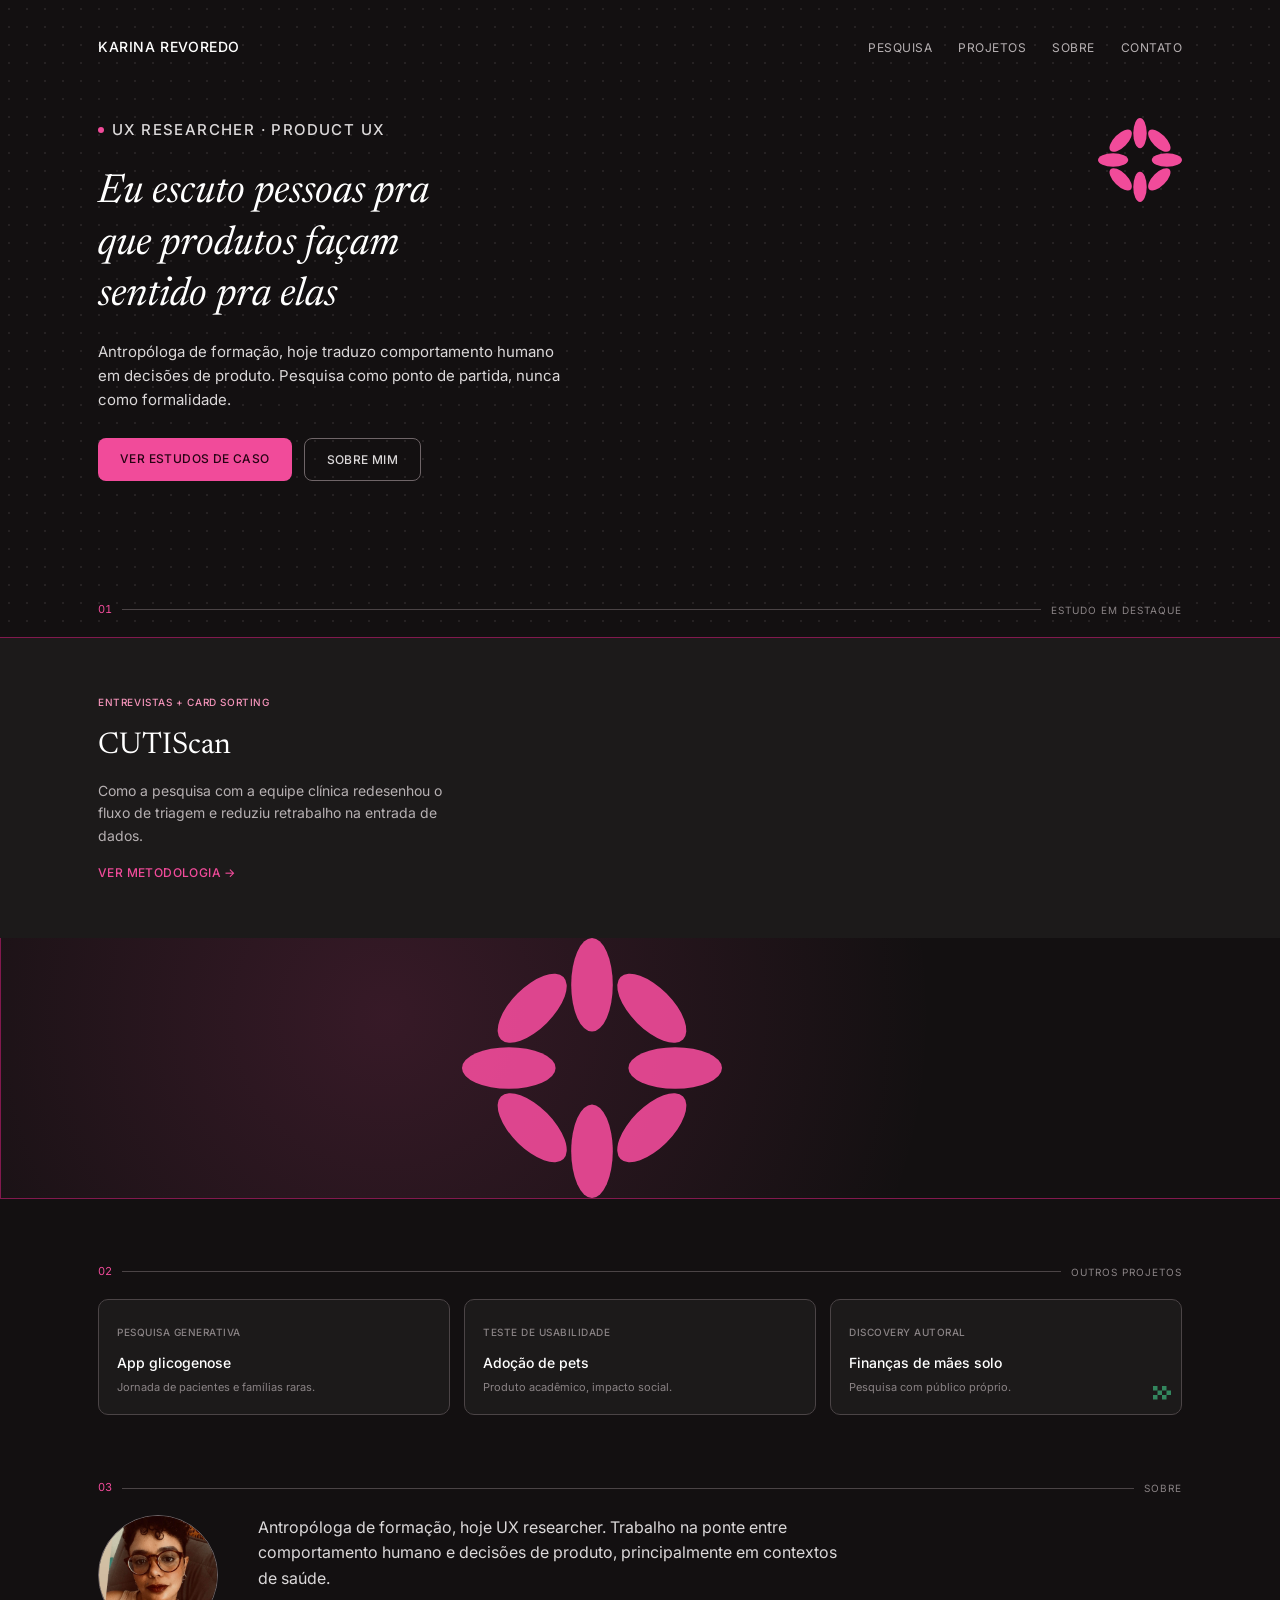
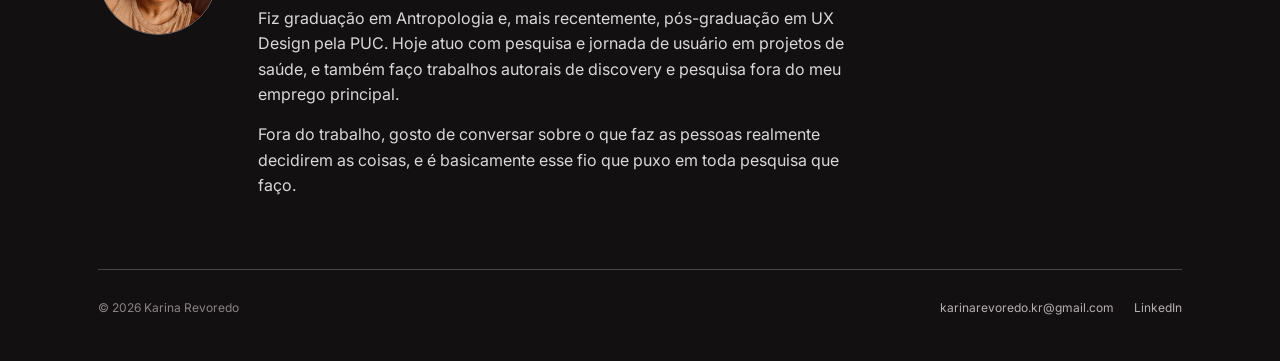
==== index.html @ 1aaa52c3 "Add files via upload" ====
<!DOCTYPE html>
<html lang="pt-BR">
<head>
<meta charset="UTF-8">
<meta name="viewport" content="width=device-width, initial-scale=1.0">
<title>Karina Revoredo — UX Researcher</title>
<link rel="preconnect" href="https://fonts.googleapis.com">
<link rel="preconnect" href="https://fonts.gstatic.com" crossorigin>
<link href="https://fonts.googleapis.com/css2?family=Newsreader:ital,wght@0,400;1,400&family=Inter:wght@400;500&display=swap" rel="stylesheet">
<style>
  :root {
    --bg: #131011;
    --surface: #1c1a1a;
    --surface-featured: #1c1a1a;
    --border: #4b4446;
    --border-strong: #6f6568;
    --border-accent: #82194e;
    --text-primary: #ffffff;
    --text-body: #dbd8d9;
    --text-secondary: #b6b0b2;
    --text-muted: #8a8385;
    --pink: #F14B9A;
    --pink-soft: #f594ba;
    --green: #4BF1A2;
    --font-sans: 'Inter', -apple-system, sans-serif;
    --font-editorial: 'Newsreader', Georgia, serif;
    --radius: 10px;
    --radius-lg: 12px;
  }

  html { scroll-behavior: smooth; }

  * { box-sizing: border-box; }

  body {
    margin: 0;
    background: var(--bg);
    color: var(--text-body);
    font-family: var(--font-sans);
    line-height: 1.6;
    overflow-x: hidden;
  }

  img, svg { max-width: 100%; }

  a { color: inherit; }

  .skip-link {
    position: absolute;
    left: -999px;
    top: 0;
    background: var(--pink);
    color: #270314;
    padding: 10px 16px;
    z-index: 100;
    border-radius: 0 0 8px 0;
  }
  .skip-link:focus { left: 0; }

  a:focus-visible,
  button:focus-visible {
    outline: 2px solid var(--green);
    outline-offset: 3px;
  }

  :root {
    --wrap-max: 760px;
    --wrap-pad: 28px;
  }

  .wrap {
    max-width: var(--wrap-max);
    margin: 0 auto;
    padding: 0 var(--wrap-pad);
    position: relative;
  }

  @media (min-width: 900px) {
    :root { --wrap-max: 980px; --wrap-pad: 40px; }
  }

  @media (min-width: 1280px) {
    :root { --wrap-max: 1180px; --wrap-pad: 48px; }
  }

  /* seção que escapa da coluna central e ocupa a largura da tela */
  .bleed {
    width: 100vw;
    position: relative;
    left: 50%;
    transform: translateX(-50%);
  }

  .bleed-grid {
    display: grid;
    grid-template-columns: 1fr;
  }

  .bleed-text {
    padding: 36px var(--wrap-pad) 32px;
  }

  .bleed-visual {
    min-height: 200px;
    padding: 0 var(--wrap-pad) 36px;
    display: flex;
    align-items: center;
    justify-content: center;
  }

  @media (min-width: 800px) {
    .bleed-grid { grid-template-columns: 1fr 1fr; align-items: stretch; }
    .bleed-text {
      padding: 56px 56px 56px calc((100vw - var(--wrap-max)) / 2 + var(--wrap-pad));
      display: flex;
      flex-direction: column;
      justify-content: center;
    }
    .bleed-visual {
      padding: 0 calc((100vw - var(--wrap-max)) / 2 + var(--wrap-pad)) 0 0;
      min-height: 0;
    }
  }

  /* textura de fundo */
  .texture {
    position: fixed;
    inset: 0;
    z-index: -1;
    opacity: 0.35;
    pointer-events: none;
    background-image: radial-gradient(var(--border) 1px, transparent 1.4px);
    background-size: 18px 18px;
  }

  header {
    display: flex;
    justify-content: space-between;
    align-items: center;
    padding: 36px 0 60px;
  }

  .logo {
    font-size: 14px;
    font-weight: 500;
    letter-spacing: 0.6px;
    text-transform: uppercase;
    color: var(--text-primary);
  }

  nav ul {
    list-style: none;
    display: flex;
    gap: 26px;
    margin: 0;
    padding: 0;
    font-size: 12px;
    letter-spacing: 0.5px;
    text-transform: uppercase;
    color: var(--text-secondary);
  }

  nav a { text-decoration: none; }
  nav a:hover { color: var(--text-primary); }

  .eyebrow {
    display: flex;
    align-items: center;
    gap: 8px;
    font-size: 11px;
    letter-spacing: 1.4px;
    text-transform: uppercase;
    color: var(--text-muted);
    font-weight: 500;
    margin-bottom: 12px;
  }
  .eyebrow .dot {
    width: 6px;
    height: 6px;
    border-radius: 50%;
    background: var(--pink);
  }

  .hero { position: relative; padding-bottom: 56px; }

  .hero-mark {
    position: absolute;
    top: 6px;
    right: 0;
  }

  h1 {
    font-family: var(--font-editorial);
    font-style: italic;
    font-weight: 400;
    font-size: clamp(28px, 5vw, 40px);
    color: var(--text-primary);
    line-height: 1.28;
    margin: 0 0 18px;
    max-width: 15ch;
  }

  .hero p {
    font-size: 15px;
    color: var(--text-body);
    max-width: 52ch;
    margin: 0 0 26px;
  }

  .btn-row { display: flex; gap: 12px; flex-wrap: wrap; }

  .btn {
    font-size: 12px;
    font-weight: 500;
    letter-spacing: 0.4px;
    text-transform: uppercase;
    padding: 11px 22px;
    border-radius: 8px;
    text-decoration: none;
    display: inline-block;
  }
  .btn-primary { background: var(--pink); color: #270314; border: none; transition: background 0.2s ease, transform 0.2s ease; }
  .btn-primary:hover { background: var(--pink-soft); transform: translateY(-2px); }
  .btn-secondary { background: transparent; color: var(--text-body); border: 1px solid var(--border-strong); transition: border-color 0.2s ease, transform 0.2s ease; }
  .btn-secondary:hover { border-color: var(--text-secondary); transform: translateY(-2px); }

  .section-label {
    display: flex;
    align-items: center;
    gap: 10px;
    margin: 64px 0 18px;
  }
  .section-label .index { font-size: 11px; color: var(--pink); font-variant-numeric: tabular-nums; }
  .section-label .rule { flex: 1; height: 1px; background: var(--border); }
  .section-label .name { font-size: 10px; letter-spacing: 1px; text-transform: uppercase; color: var(--text-muted); }

  .featured-case {
    text-decoration: none;
    display: block;
    background: var(--surface-featured);
    border-top: 1px solid var(--border-accent);
    border-bottom: 1px solid var(--border-accent);
    transition: background 0.2s ease;
  }
  .featured-case:hover { background: #221f20; }

  .featured-case .tag {
    display: inline-block;
    font-size: 10px;
    font-weight: 500;
    letter-spacing: 0.6px;
    text-transform: uppercase;
    color: var(--pink-soft);
  }

  .featured-case h2 {
    font-family: var(--font-editorial);
    font-weight: 400;
    font-size: clamp(22px, 3vw, 30px);
    color: var(--text-primary);
    margin: 12px 0 10px;
  }

  .featured-case p {
    font-size: 14px;
    color: var(--text-secondary);
    max-width: 42ch;
    margin: 0 0 16px;
  }

  .visual-mark {
    width: 100%;
    max-width: 260px;
    opacity: 0.9;
  }

  @media (min-width: 800px) {
    .bleed-visual {
      background:
        radial-gradient(circle at 30% 30%, rgba(241, 75, 154, 0.16), transparent 60%),
        var(--bg);
      border-left: 1px solid var(--border-accent);
    }
  }

  .about-photo {
    width: 120px;
    height: 120px;
    border-radius: 50%;
    object-fit: cover;
    border: 1px solid var(--border-strong);
    margin-bottom: 20px;
    flex-shrink: 0;
  }

  .about-text p {
    max-width: 60ch;
    margin: 0 0 14px;
  }
  .about-text p:last-child { margin-bottom: 0; }

  .link-arrow {
    font-size: 12px;
    font-weight: 500;
    letter-spacing: 0.4px;
    text-transform: uppercase;
    color: var(--pink);
    text-decoration: none;
  }
  .link-arrow:hover { color: var(--pink-soft); }

  .grid {
    display: grid;
    grid-template-columns: repeat(auto-fit, minmax(200px, 1fr));
    gap: 14px;
  }

  .card {
    background: var(--surface);
    border: 1px solid var(--border);
    border-radius: var(--radius);
    padding: 18px;
    text-decoration: none;
    display: block;
    position: relative;
    transition: border-color 0.2s ease, transform 0.2s ease, background 0.2s ease;
  }
  .card:hover { border-color: var(--border-strong); transform: translateY(-3px); background: #221f20; }

  .card .cat {
    font-size: 10px;
    font-weight: 500;
    letter-spacing: 0.5px;
    text-transform: uppercase;
    color: var(--text-muted);
  }
  .card h3 {
    font-size: 14px;
    font-weight: 500;
    color: var(--text-primary);
    margin: 9px 0 4px;
  }
  .card p { font-size: 11px; color: var(--text-muted); margin: 0; }

  footer {
    margin-top: 70px;
    padding: 28px 0 44px;
    border-top: 1px solid var(--border);
    font-size: 12px;
    color: var(--text-muted);
    display: flex;
    justify-content: space-between;
    flex-wrap: wrap;
    gap: 10px;
  }
  footer a { text-decoration: none; color: var(--text-secondary); }
  footer a:hover { color: var(--text-primary); }

  @media (max-width: 520px) {
    header { flex-direction: column; align-items: flex-start; gap: 16px; }
    nav ul { gap: 16px; flex-wrap: wrap; }
    .hero-mark { display: none; }
  }

  @media (min-width: 900px) {
    .hero-mark { width: 84px; height: 84px; top: 0; }
    h1 { max-width: 17ch; }

    .about-content {
      display: flex;
      align-items: flex-start;
      gap: 40px;
    }
    .about-photo { margin-bottom: 0; }
  }

  @media (prefers-reduced-motion: reduce) {
    * { transition: none !important; }
  }
</style>
</head>
<body>

<a href="#conteudo" class="skip-link">Pular para o conteúdo</a>
<div class="texture" aria-hidden="true"></div>

<div class="wrap">
  <header>
    <span class="logo">Karina Revoredo</span>
    <nav aria-label="Navegação principal">
      <ul>
        <li><a href="#pesquisa">Pesquisa</a></li>
        <li><a href="#projetos">Projetos</a></li>
        <li><a href="#sobre">Sobre</a></li>
        <li><a href="#contato">Contato</a></li>
      </ul>
    </nav>
  </header>
</div>

<main id="conteudo">

  <div class="wrap">
    <section class="hero" aria-label="Introdução">
      <svg class="hero-mark" width="54" height="54" viewBox="0 0 100 100" aria-hidden="true">
        <g fill="#F14B9A">
          <ellipse cx="50" cy="18" rx="8" ry="18"></ellipse>
          <ellipse cx="50" cy="82" rx="8" ry="18"></ellipse>
          <ellipse cx="18" cy="50" rx="18" ry="8"></ellipse>
          <ellipse cx="82" cy="50" rx="18" ry="8"></ellipse>
          <ellipse cx="27" cy="27" rx="8" ry="17" transform="rotate(45 27 27)"></ellipse>
          <ellipse cx="73" cy="73" rx="8" ry="17" transform="rotate(45 73 73)"></ellipse>
          <ellipse cx="73" cy="27" rx="8" ry="17" transform="rotate(-45 73 27)"></ellipse>
          <ellipse cx="27" cy="73" rx="8" ry="17" transform="rotate(-45 27 73)"></ellipse>
        </g>
      </svg>

      <p class="eyebrow"><span class="dot" aria-hidden="true"></span> UX researcher · product UX</p>
      <h1>Eu escuto pessoas pra que produtos façam sentido pra elas</h1>
      <p>Antropóloga de formação, hoje traduzo comportamento humano em decisões de produto. Pesquisa como ponto de partida, nunca como formalidade.</p>
      <div class="btn-row">
        <a href="#projetos" class="btn btn-primary">Ver estudos de caso</a>
        <a href="#sobre" class="btn btn-secondary">Sobre mim</a>
      </div>
    </section>
  </div>

    <section id="pesquisa" aria-label="Estudo em destaque">
      <div class="wrap">
        <div class="section-label">
          <span class="index">01</span>
          <span class="rule"></span>
          <span class="name">Estudo em destaque</span>
        </div>
      </div>

      <div class="bleed">
        <a href="case-study-cutiscan.html" class="bleed-grid featured-case">
          <div class="bleed-text">
            <span class="tag">Entrevistas + card sorting</span>
            <h2>CUTIScan</h2>
            <p>Como a pesquisa com a equipe clínica redesenhou o fluxo de triagem e reduziu retrabalho na entrada de dados.</p>
            <span class="link-arrow">Ver metodologia →</span>
          </div>
          <div class="bleed-visual">
            <svg class="visual-mark" viewBox="0 0 100 100" aria-hidden="true">
              <g fill="#F14B9A">
                <ellipse cx="50" cy="18" rx="8" ry="18"></ellipse>
                <ellipse cx="50" cy="82" rx="8" ry="18"></ellipse>
                <ellipse cx="18" cy="50" rx="18" ry="8"></ellipse>
                <ellipse cx="82" cy="50" rx="18" ry="8"></ellipse>
                <ellipse cx="27" cy="27" rx="8" ry="17" transform="rotate(45 27 27)"></ellipse>
                <ellipse cx="73" cy="73" rx="8" ry="17" transform="rotate(45 73 73)"></ellipse>
                <ellipse cx="73" cy="27" rx="8" ry="17" transform="rotate(-45 73 27)"></ellipse>
                <ellipse cx="27" cy="73" rx="8" ry="17" transform="rotate(-45 27 73)"></ellipse>
              </g>
            </svg>
          </div>
        </a>
      </div>
    </section>

    <div class="wrap">
    <section id="projetos" aria-label="Outros projetos">
      <div class="section-label">
        <span class="index">02</span>
        <span class="rule"></span>
        <span class="name">Outros projetos</span>
      </div>

      <div class="grid">
        <a href="case-study-glicogenose.html" class="card">
          <span class="cat">Pesquisa generativa</span>
          <h3>App glicogenose</h3>
          <p>Jornada de pacientes e famílias raras.</p>
        </a>

        <a href="case-study-adocao-pets.html" class="card">
          <span class="cat">Teste de usabilidade</span>
          <h3>Adoção de pets</h3>
          <p>Produto acadêmico, impacto social.</p>
        </a>

        <a href="case-study-financas-maes-solo.html" class="card">
          <svg width="18" height="18" viewBox="0 0 20 20" style="position:absolute; bottom:10px; right:10px; opacity:0.5;" aria-hidden="true">
            <rect x="0" y="0" width="5" height="5" fill="#4BF1A2"></rect>
            <rect x="10" y="0" width="5" height="5" fill="#4BF1A2"></rect>
            <rect x="5" y="5" width="5" height="5" fill="#4BF1A2"></rect>
            <rect x="15" y="5" width="5" height="5" fill="#4BF1A2"></rect>
            <rect x="0" y="10" width="5" height="5" fill="#4BF1A2"></rect>
            <rect x="10" y="10" width="5" height="5" fill="#4BF1A2"></rect>
          </svg>
          <span class="cat">Discovery autoral</span>
          <h3>Finanças de mães solo</h3>
          <p>Pesquisa com público próprio.</p>
        </a>
      </div>
    </section>

    <section id="sobre" aria-label="Sobre">
      <div class="section-label">
        <span class="index">03</span>
        <span class="rule"></span>
        <span class="name">Sobre</span>
      </div>
      <div class="about-content">
        <img src="karina-foto-sobre.jpg" alt="Foto de Karina Revoredo" class="about-photo">
        <div class="about-text">
          <p>Antropóloga de formação, hoje UX researcher. Trabalho na ponte entre comportamento humano e decisões de produto, principalmente em contextos de saúde.</p>
          <p>Fiz graduação em Antropologia e, mais recentemente, pós-graduação em UX Design pela PUC. Hoje atuo com pesquisa e jornada de usuário em projetos de saúde, e também faço trabalhos autorais de discovery e pesquisa fora do meu emprego principal.</p>
          <p>Fora do trabalho, gosto de conversar sobre o que faz as pessoas realmente decidirem as coisas, e é basicamente esse fio que puxo em toda pesquisa que faço.</p>
        </div>
      </div>
    </section>

  </div>

  </main>

  <div class="wrap">
    <footer id="contato">
      <span>© 2026 Karina Revoredo</span>
      <div style="display:flex; gap:20px;">
        <a href="mailto:karinarevoredo.kr@gmail.com">karinarevoredo.kr@gmail.com</a>
        <a href="https://www.linkedin.com/in/karina-revoredo/" target="_blank" rel="noopener">LinkedIn</a>
      </div>
    </footer>
  </div>

</body>
</html>
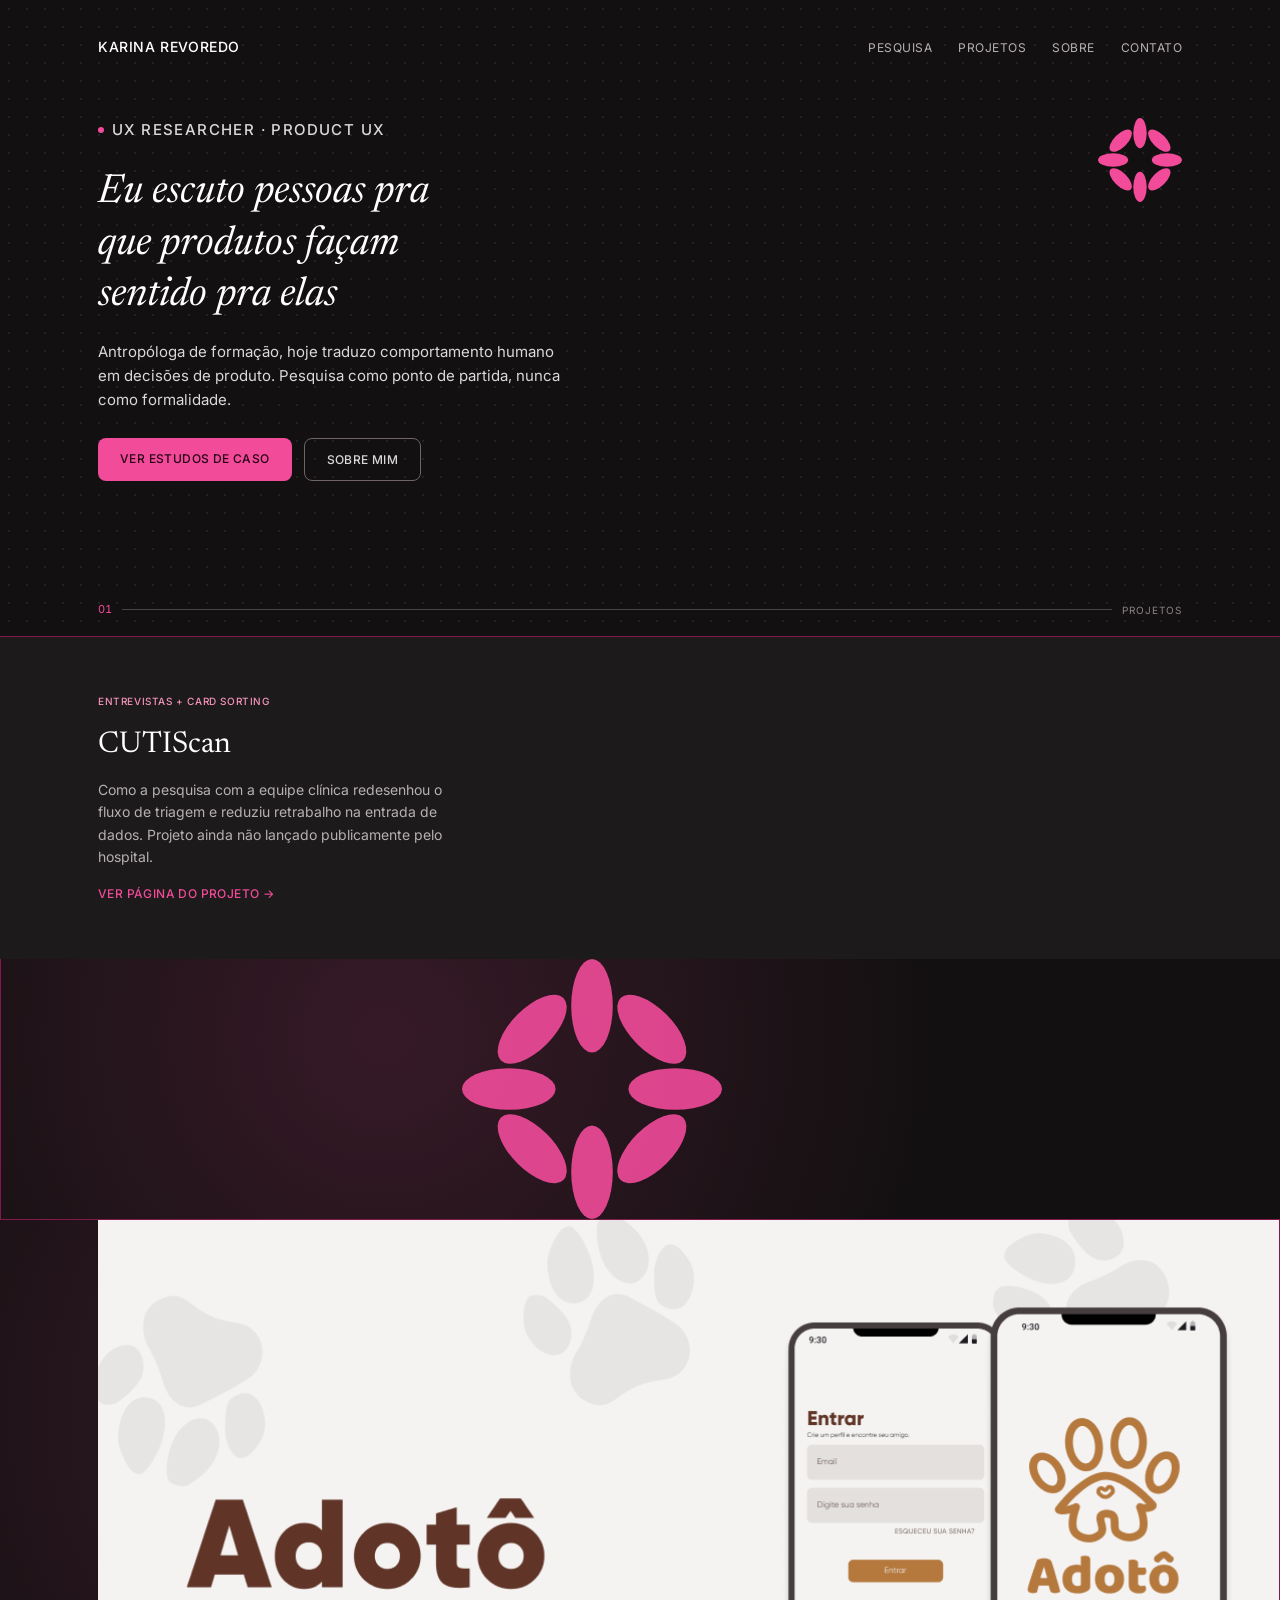
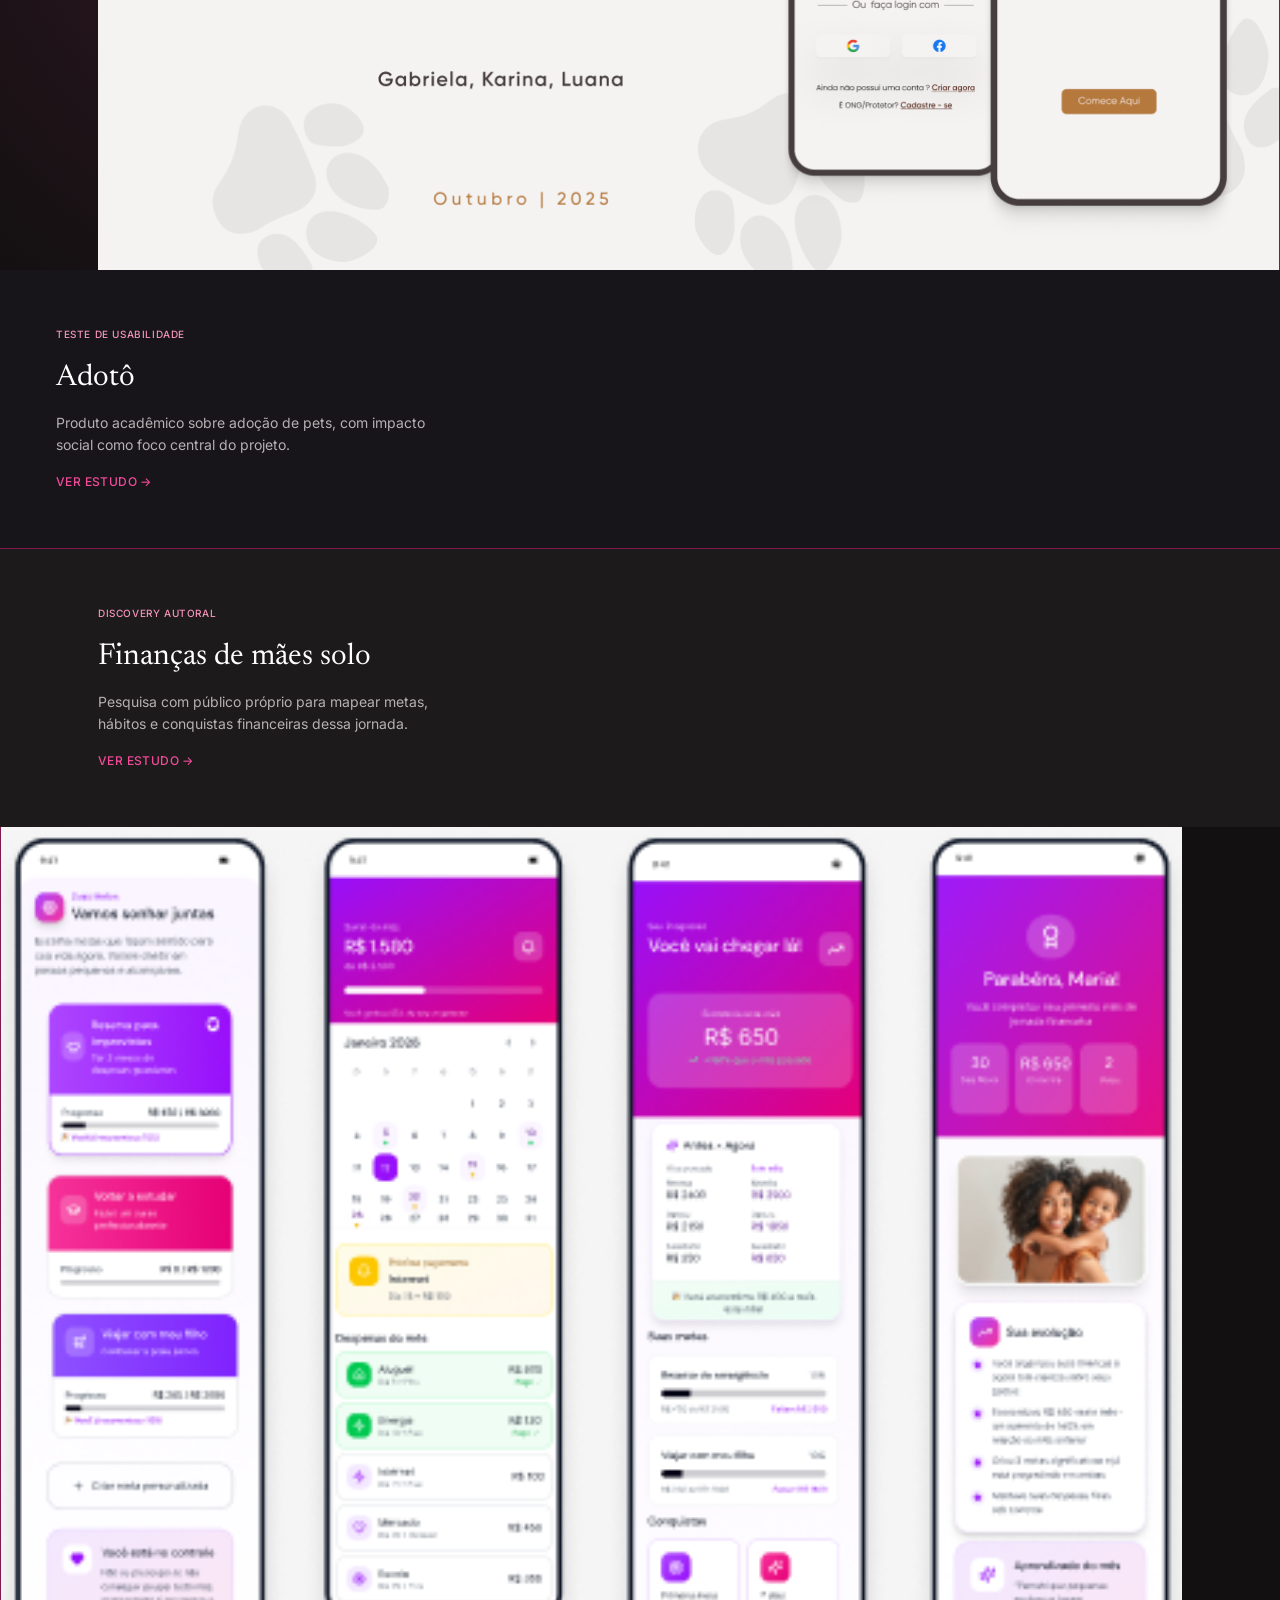
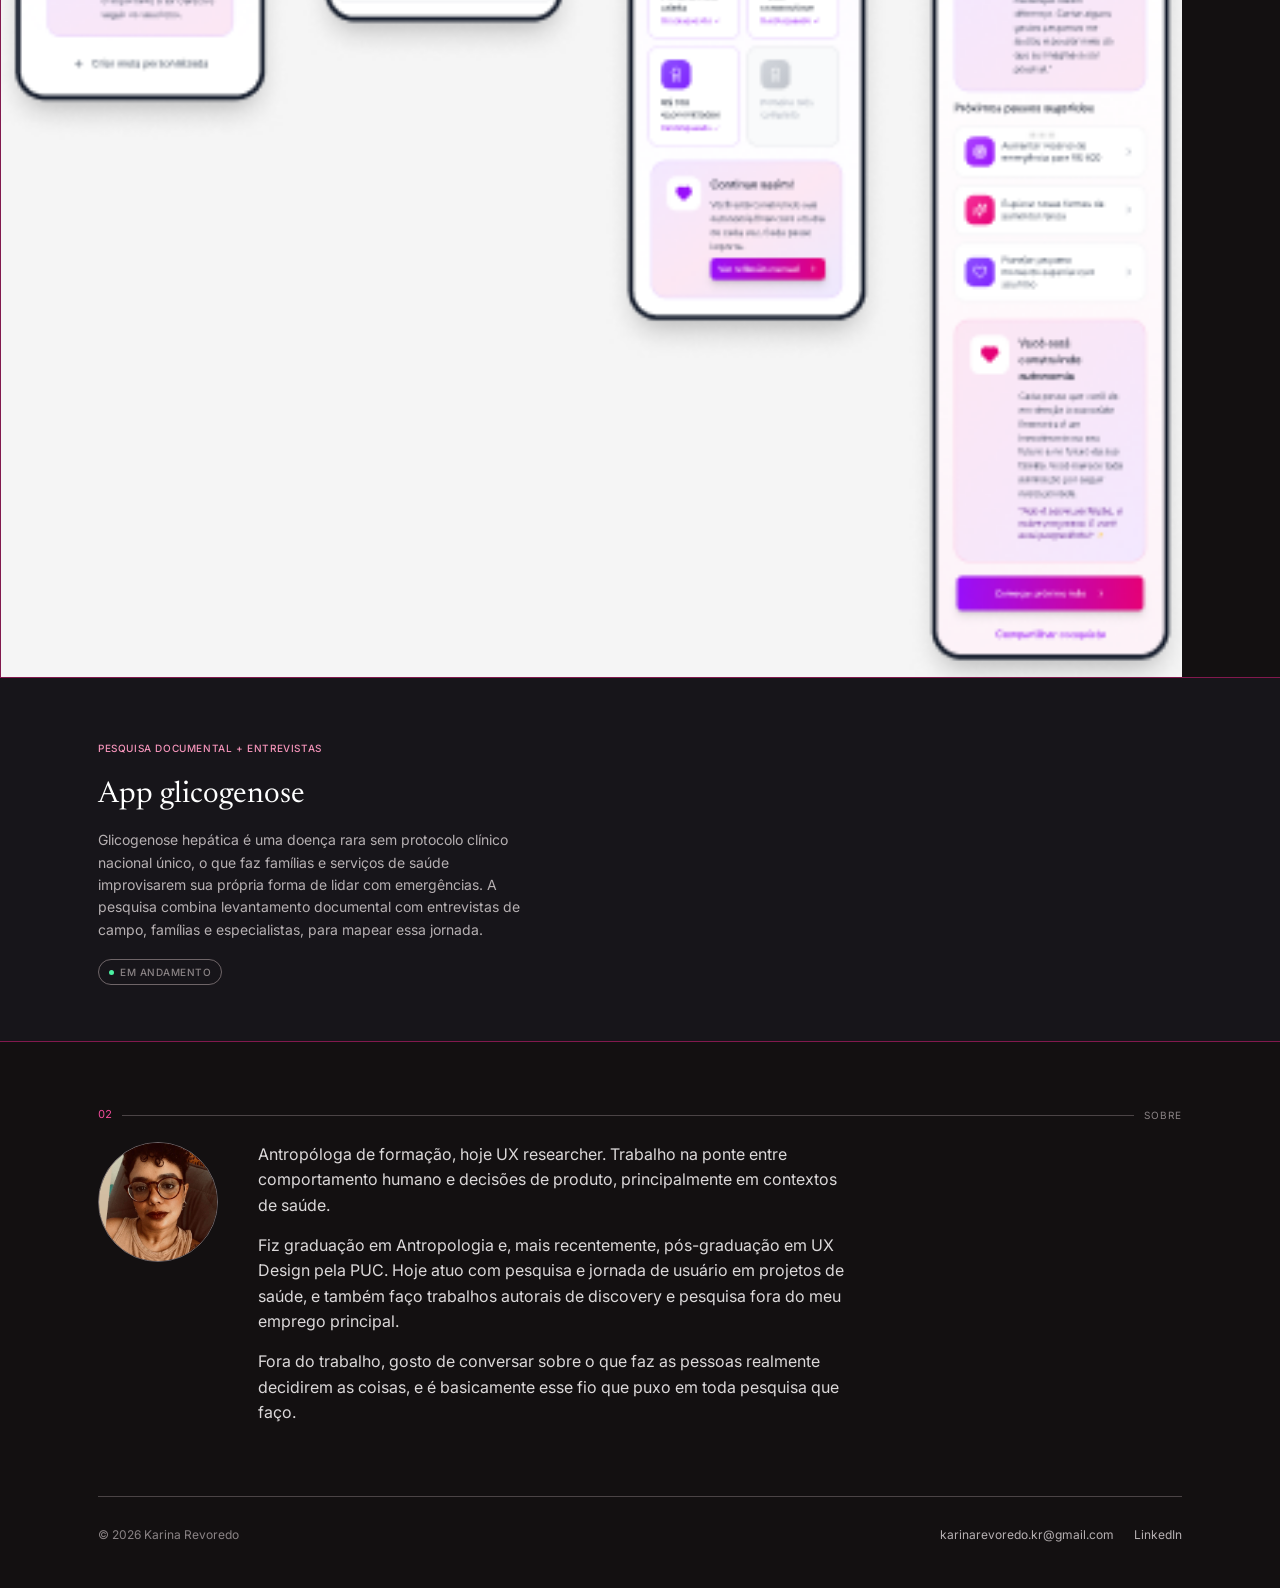
==== commit d2cd5873: "Add files via upload" ====
--- a/index.html
+++ b/index.html
@@ -120,7 +120,76 @@
       padding: 0 calc((100vw - var(--wrap-max)) / 2 + var(--wrap-pad)) 0 0;
       min-height: 0;
     }
-  }
+
+    /* variante invertida: visual à esquerda, texto à direita */
+    .bleed-reverse .bleed-text {
+      order: 2;
+      padding: 56px calc((100vw - var(--wrap-max)) / 2 + var(--wrap-pad)) 56px 56px;
+    }
+    .bleed-reverse .bleed-visual {
+      order: 1;
+      padding: 0 0 0 calc((100vw - var(--wrap-max)) / 2 + var(--wrap-pad));
+    }
+    .bleed-reverse .bleed-visual { border-left: none; border-right: 1px solid var(--border-accent); }
+  }
+
+  .bleed-visual img {
+    width: 100%;
+    height: 100%;
+    object-fit: cover;
+    display: block;
+  }
+
+  /* tons alternados de fundo entre um bloco de projeto e outro */
+
+  /* bloco sem visual, projeto ainda em andamento */
+  .bleed-text-only {
+    padding: 44px var(--wrap-pad) 48px;
+  }
+  @media (min-width: 800px) {
+    .bleed-text-only {
+      padding: 56px calc((100vw - var(--wrap-max)) / 2 + var(--wrap-pad));
+      max-width: 62ch;
+    }
+  }
+
+  .bleed-text-only h2 {
+    font-family: var(--font-editorial);
+    font-weight: 400;
+    font-size: clamp(22px, 3vw, 30px);
+    color: var(--text-primary);
+    margin: 12px 0 10px;
+  }
+  .bleed-text-only p {
+    font-size: 14px;
+    color: var(--text-secondary);
+    max-width: 52ch;
+    margin: 0 0 14px;
+  }
+  .bleed-text-only .tag {
+    display: inline-block;
+    font-size: 10px;
+    font-weight: 500;
+    letter-spacing: 0.6px;
+    text-transform: uppercase;
+    color: var(--pink-soft);
+  }
+
+  .status-pill {
+    display: inline-flex;
+    align-items: center;
+    gap: 6px;
+    font-size: 10px;
+    font-weight: 500;
+    letter-spacing: 0.5px;
+    text-transform: uppercase;
+    color: var(--text-muted);
+    border: 1px solid var(--border-strong);
+    border-radius: 20px;
+    padding: 4px 10px;
+    margin-top: 4px;
+  }
+  .status-pill .dot { width: 5px; height: 5px; border-radius: 50%; background: var(--green); }
 
   /* textura de fundo */
   .texture {
@@ -234,15 +303,20 @@
   .section-label .rule { flex: 1; height: 1px; background: var(--border); }
   .section-label .name { font-size: 10px; letter-spacing: 1px; text-transform: uppercase; color: var(--text-muted); }
 
+  .case-block {
+    border-top: 1px solid var(--border-accent);
+    border-bottom: 1px solid var(--border-accent);
+    margin-top: -1px;
+  }
+  .case-tint-a { background: var(--surface-featured); }
+  .case-tint-b { background: #17151a; }
+
   .featured-case {
     text-decoration: none;
     display: block;
-    background: var(--surface-featured);
-    border-top: 1px solid var(--border-accent);
-    border-bottom: 1px solid var(--border-accent);
     transition: background 0.2s ease;
   }
-  .featured-case:hover { background: #221f20; }
+  .featured-case:hover { background: rgba(255, 255, 255, 0.03); }
 
   .featured-case .tag {
     display: inline-block;
@@ -425,22 +499,22 @@
     </section>
   </div>
 
-    <section id="pesquisa" aria-label="Estudo em destaque">
+    <section id="pesquisa" aria-label="Projetos">
       <div class="wrap">
         <div class="section-label">
           <span class="index">01</span>
           <span class="rule"></span>
-          <span class="name">Estudo em destaque</span>
+          <span class="name">Projetos</span>
         </div>
       </div>
 
-      <div class="bleed">
-        <a href="case-study-cutiscan.html" class="bleed-grid featured-case">
+      <div class="bleed case-block case-tint-a" id="projetos">
+        <a href="https://hospitais.proadi-sus.org.br/projeto/hiae/uso-de-inteligencia-artificial-como-ferramenta-de-apoio-ao-diagnostico-de-doencas" target="_blank" rel="noopener" class="bleed-grid featured-case">
           <div class="bleed-text">
             <span class="tag">Entrevistas + card sorting</span>
             <h2>CUTIScan</h2>
-            <p>Como a pesquisa com a equipe clínica redesenhou o fluxo de triagem e reduziu retrabalho na entrada de dados.</p>
-            <span class="link-arrow">Ver metodologia →</span>
+            <p>Como a pesquisa com a equipe clínica redesenhou o fluxo de triagem e reduziu retrabalho na entrada de dados. Projeto ainda não lançado publicamente pelo hospital.</p>
+            <span class="link-arrow">Ver página do projeto →</span>
           </div>
           <div class="bleed-visual">
             <svg class="visual-mark" viewBox="0 0 100 100" aria-hidden="true">
@@ -458,48 +532,49 @@
           </div>
         </a>
       </div>
+
+      <div class="bleed case-block case-tint-b">
+        <a href="case-study-adocao-pets.html" class="bleed-grid bleed-reverse featured-case">
+          <div class="bleed-visual">
+            <img src="adoto-cover.png" alt="Telas de login do app Adotô, com a marca em formato de pata">
+          </div>
+          <div class="bleed-text">
+            <span class="tag">Teste de usabilidade</span>
+            <h2>Adotô</h2>
+            <p>Produto acadêmico sobre adoção de pets, com impacto social como foco central do projeto.</p>
+            <span class="link-arrow">Ver estudo →</span>
+          </div>
+        </a>
+      </div>
+
+      <div class="bleed case-block case-tint-a">
+        <a href="case-study-financas-maes-solo.html" class="bleed-grid featured-case">
+          <div class="bleed-text">
+            <span class="tag">Discovery autoral</span>
+            <h2>Finanças de mães solo</h2>
+            <p>Pesquisa com público próprio para mapear metas, hábitos e conquistas financeiras dessa jornada.</p>
+            <span class="link-arrow">Ver estudo →</span>
+          </div>
+          <div class="bleed-visual">
+            <img src="financas-solo-jornada.png" alt="Sequência de quatro telas do app de finanças para mães solo, mostrando metas, calendário e conquistas">
+          </div>
+        </a>
+      </div>
+
+      <div class="bleed case-block case-tint-b">
+        <div class="bleed-text-only">
+          <span class="tag">Pesquisa documental + entrevistas</span>
+          <h2>App glicogenose</h2>
+          <p>Glicogenose hepática é uma doença rara sem protocolo clínico nacional único, o que faz famílias e serviços de saúde improvisarem sua própria forma de lidar com emergências. A pesquisa combina levantamento documental com entrevistas de campo, famílias e especialistas, para mapear essa jornada.</p>
+          <span class="status-pill"><span class="dot"></span> Em andamento</span>
+        </div>
+      </div>
     </section>
 
     <div class="wrap">
-    <section id="projetos" aria-label="Outros projetos">
+    <section id="sobre" aria-label="Sobre">
       <div class="section-label">
         <span class="index">02</span>
-        <span class="rule"></span>
-        <span class="name">Outros projetos</span>
-      </div>
-
-      <div class="grid">
-        <a href="case-study-glicogenose.html" class="card">
-          <span class="cat">Pesquisa generativa</span>
-          <h3>App glicogenose</h3>
-          <p>Jornada de pacientes e famílias raras.</p>
-        </a>
-
-        <a href="case-study-adocao-pets.html" class="card">
-          <span class="cat">Teste de usabilidade</span>
-          <h3>Adoção de pets</h3>
-          <p>Produto acadêmico, impacto social.</p>
-        </a>
-
-        <a href="case-study-financas-maes-solo.html" class="card">
-          <svg width="18" height="18" viewBox="0 0 20 20" style="position:absolute; bottom:10px; right:10px; opacity:0.5;" aria-hidden="true">
-            <rect x="0" y="0" width="5" height="5" fill="#4BF1A2"></rect>
-            <rect x="10" y="0" width="5" height="5" fill="#4BF1A2"></rect>
-            <rect x="5" y="5" width="5" height="5" fill="#4BF1A2"></rect>
-            <rect x="15" y="5" width="5" height="5" fill="#4BF1A2"></rect>
-            <rect x="0" y="10" width="5" height="5" fill="#4BF1A2"></rect>
-            <rect x="10" y="10" width="5" height="5" fill="#4BF1A2"></rect>
-          </svg>
-          <span class="cat">Discovery autoral</span>
-          <h3>Finanças de mães solo</h3>
-          <p>Pesquisa com público próprio.</p>
-        </a>
-      </div>
-    </section>
-
-    <section id="sobre" aria-label="Sobre">
-      <div class="section-label">
-        <span class="index">03</span>
         <span class="rule"></span>
         <span class="name">Sobre</span>
       </div>
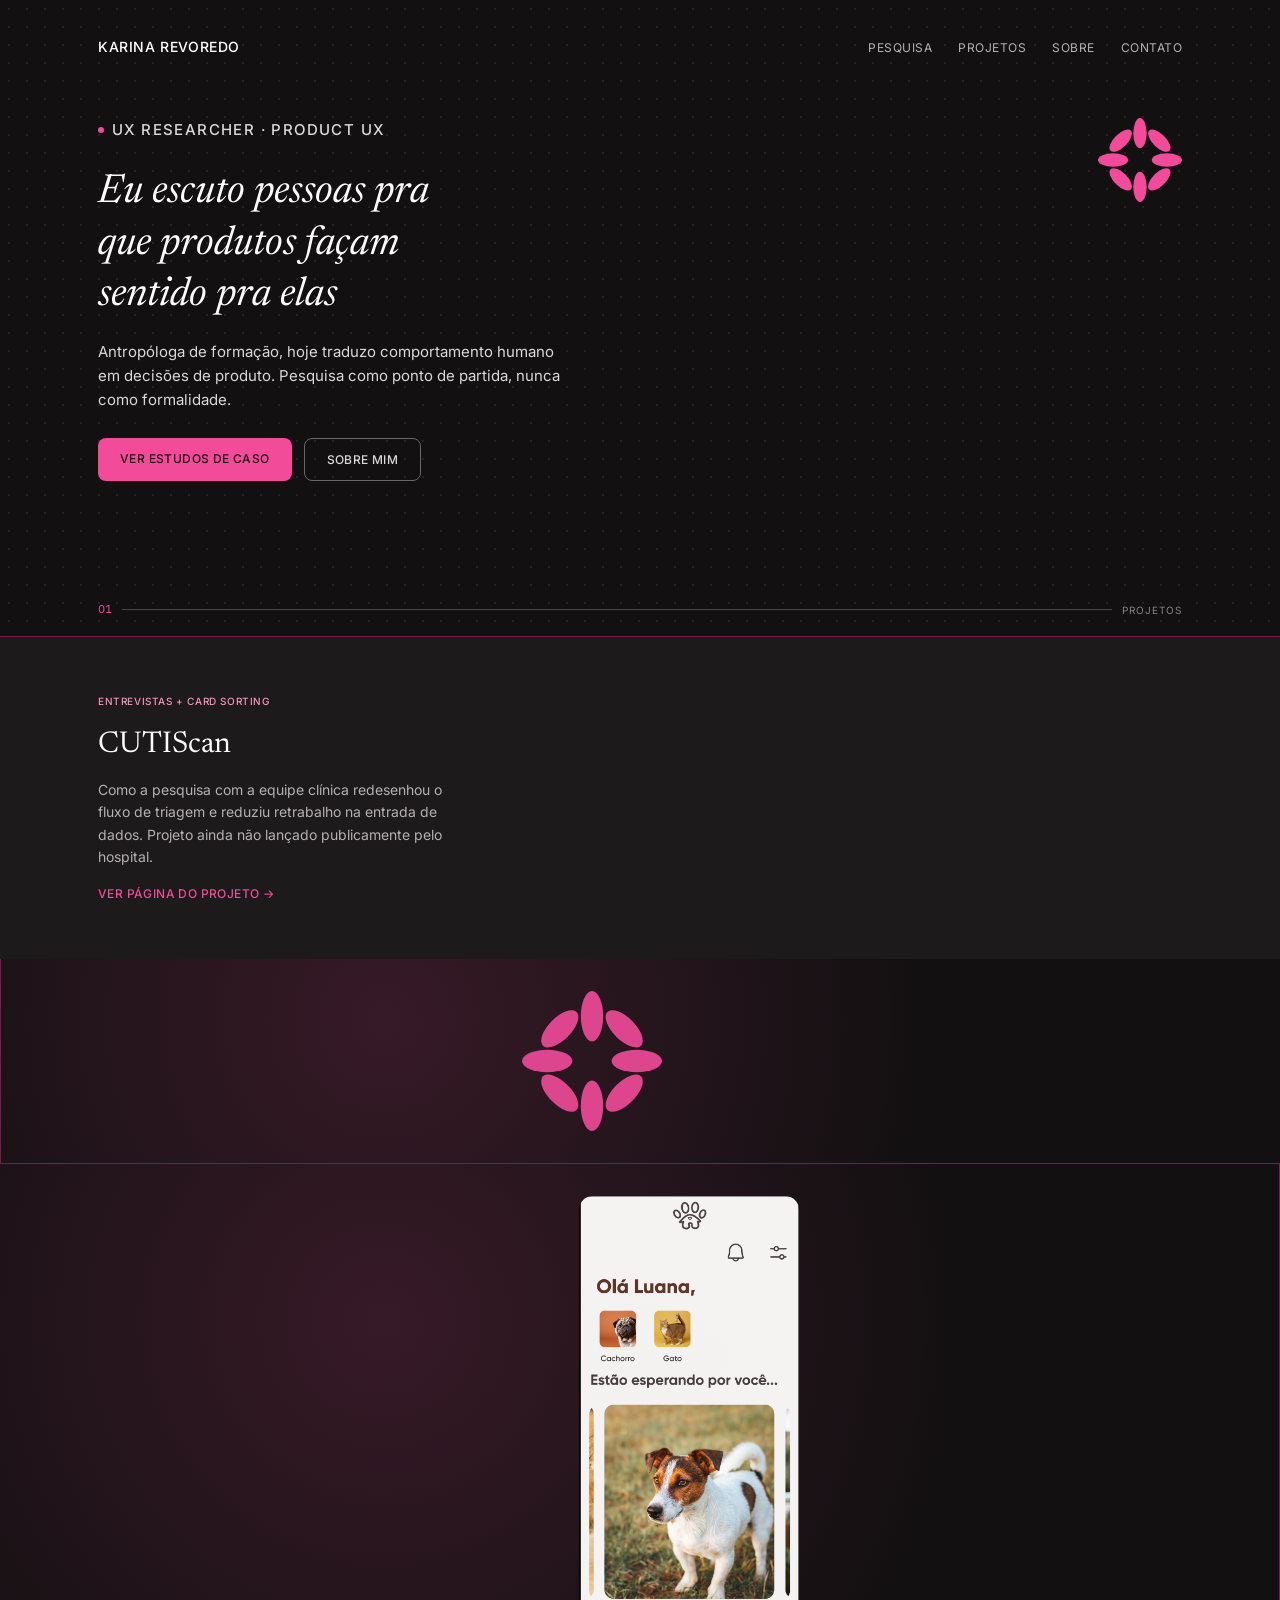
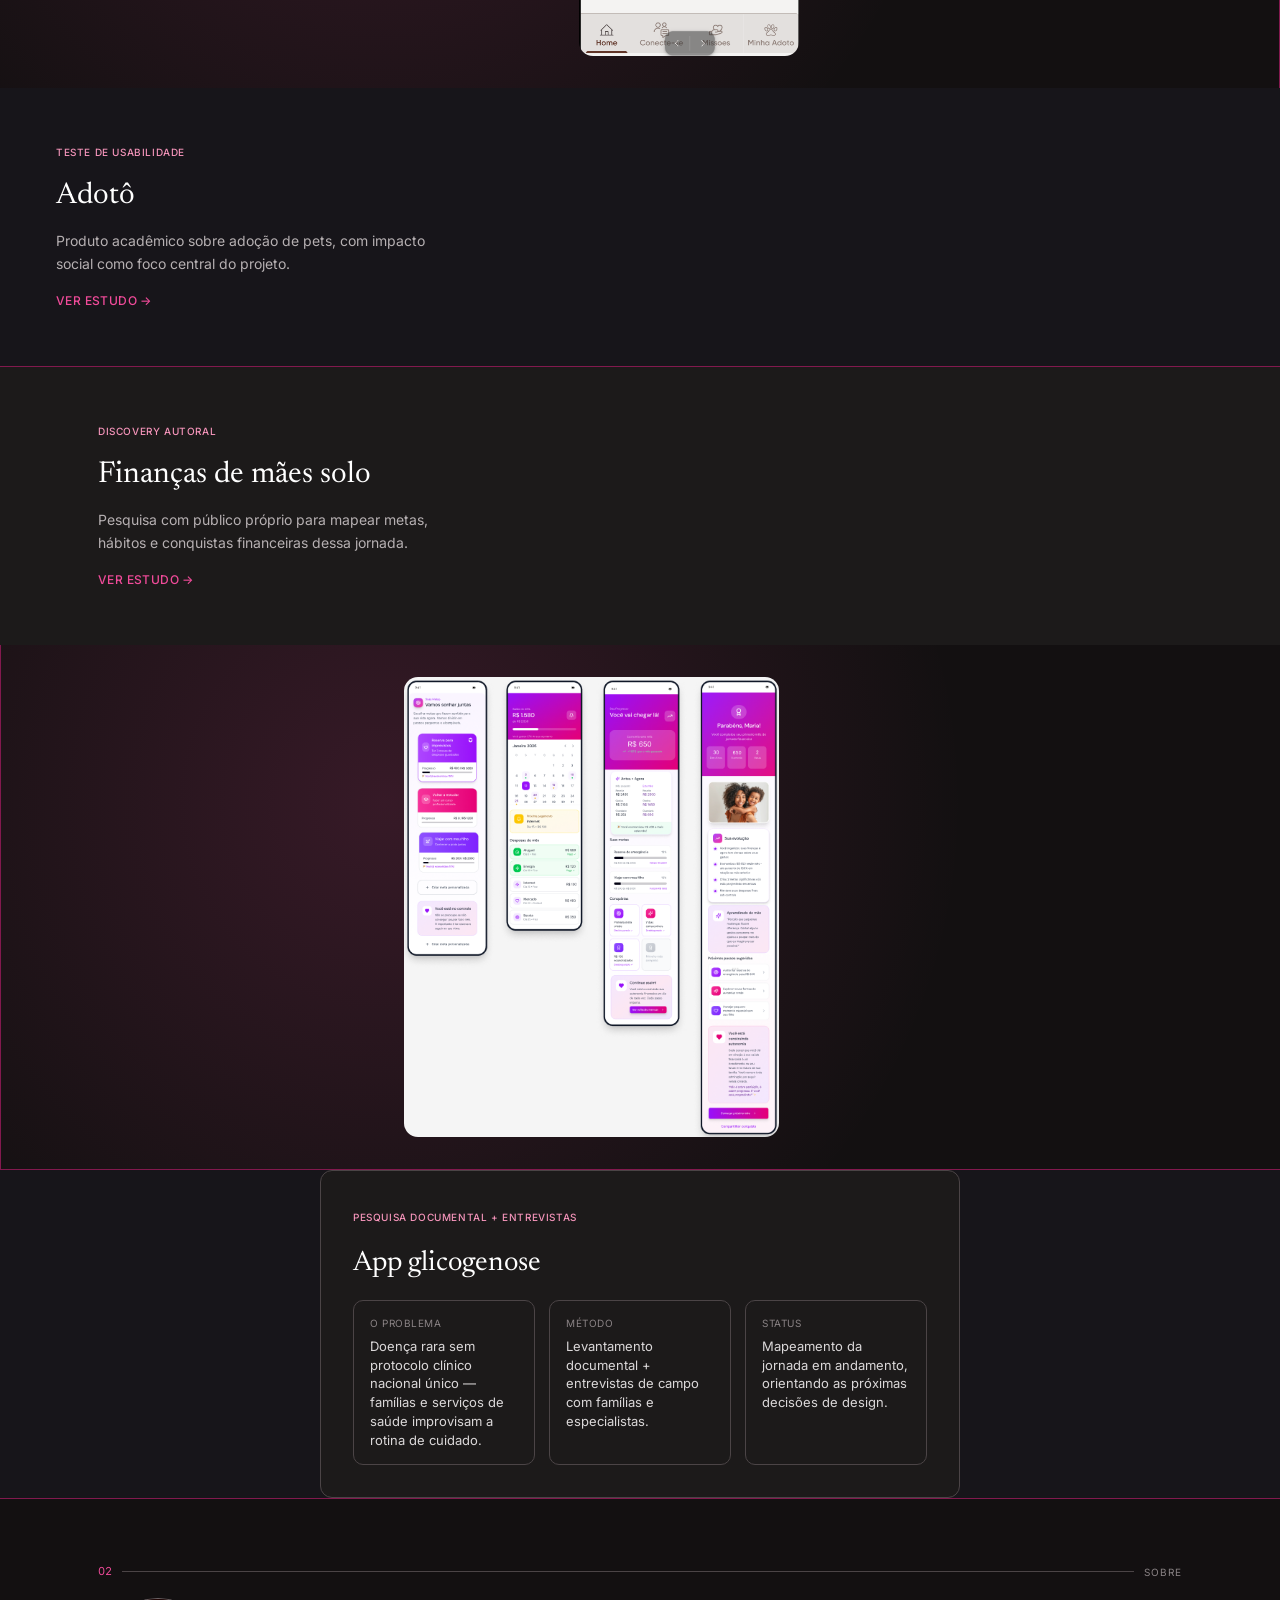
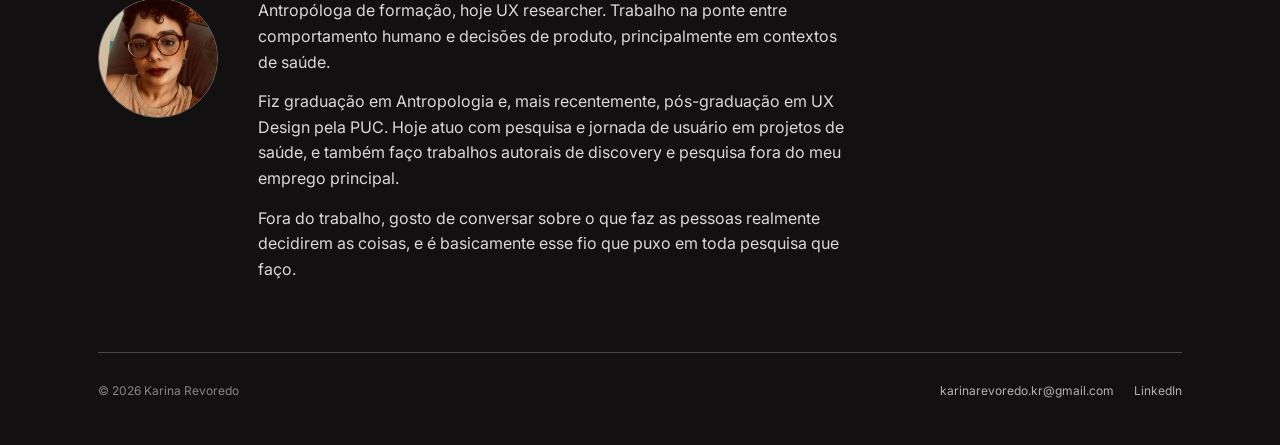
==== commit dd42b79b: "Add files via upload" ====
--- a/index.html
+++ b/index.html
@@ -29,7 +29,6 @@
   }
 
   html { scroll-behavior: smooth; }
-
   * { box-sizing: border-box; }
 
   body {
@@ -42,390 +41,188 @@
   }
 
   img, svg { max-width: 100%; }
-
   a { color: inherit; }
 
   .skip-link {
-    position: absolute;
-    left: -999px;
-    top: 0;
-    background: var(--pink);
-    color: #270314;
-    padding: 10px 16px;
-    z-index: 100;
-    border-radius: 0 0 8px 0;
+    position: absolute; left: -999px; top: 0;
+    background: var(--pink); color: #270314;
+    padding: 10px 16px; z-index: 100; border-radius: 0 0 8px 0;
   }
   .skip-link:focus { left: 0; }
 
-  a:focus-visible,
-  button:focus-visible {
+  a:focus-visible, button:focus-visible {
     outline: 2px solid var(--green);
     outline-offset: 3px;
   }
 
-  :root {
-    --wrap-max: 760px;
-    --wrap-pad: 28px;
-  }
-
-  .wrap {
-    max-width: var(--wrap-max);
-    margin: 0 auto;
-    padding: 0 var(--wrap-pad);
-    position: relative;
-  }
-
-  @media (min-width: 900px) {
-    :root { --wrap-max: 980px; --wrap-pad: 40px; }
-  }
-
-  @media (min-width: 1280px) {
-    :root { --wrap-max: 1180px; --wrap-pad: 48px; }
-  }
-
-  /* seção que escapa da coluna central e ocupa a largura da tela */
-  .bleed {
-    width: 100vw;
-    position: relative;
-    left: 50%;
-    transform: translateX(-50%);
-  }
-
-  .bleed-grid {
-    display: grid;
-    grid-template-columns: 1fr;
-  }
-
-  .bleed-text {
-    padding: 36px var(--wrap-pad) 32px;
-  }
-
+  :root { --wrap-max: 760px; --wrap-pad: 28px; }
+  .wrap { max-width: var(--wrap-max); margin: 0 auto; padding: 0 var(--wrap-pad); position: relative; }
+
+  @media (min-width: 900px) { :root { --wrap-max: 980px; --wrap-pad: 40px; } }
+  @media (min-width: 1280px) { :root { --wrap-max: 1180px; --wrap-pad: 48px; } }
+
+  .bleed { width: 100vw; position: relative; left: 50%; transform: translateX(-50%); }
+  .bleed-grid { display: grid; grid-template-columns: 1fr; }
+  .bleed-text { padding: 36px var(--wrap-pad) 32px; }
   .bleed-visual {
-    min-height: 200px;
-    padding: 0 var(--wrap-pad) 36px;
+    min-height: 240px;
+    padding: 28px var(--wrap-pad) 36px;
     display: flex;
     align-items: center;
     justify-content: center;
   }
 
-  @media (min-width: 800px) {
+  @media (min-width: 700px) {
     .bleed-grid { grid-template-columns: 1fr 1fr; align-items: stretch; }
     .bleed-text {
       padding: 56px 56px 56px calc((100vw - var(--wrap-max)) / 2 + var(--wrap-pad));
-      display: flex;
-      flex-direction: column;
-      justify-content: center;
+      display: flex; flex-direction: column; justify-content: center;
     }
     .bleed-visual {
-      padding: 0 calc((100vw - var(--wrap-max)) / 2 + var(--wrap-pad)) 0 0;
+      padding: 32px calc((100vw - var(--wrap-max)) / 2 + var(--wrap-pad)) 32px 0;
       min-height: 0;
     }
-
-    /* variante invertida: visual à esquerda, texto à direita */
     .bleed-reverse .bleed-text {
       order: 2;
       padding: 56px calc((100vw - var(--wrap-max)) / 2 + var(--wrap-pad)) 56px 56px;
     }
     .bleed-reverse .bleed-visual {
       order: 1;
-      padding: 0 0 0 calc((100vw - var(--wrap-max)) / 2 + var(--wrap-pad));
+      padding: 32px 0 32px calc((100vw - var(--wrap-max)) / 2 + var(--wrap-pad));
     }
     .bleed-reverse .bleed-visual { border-left: none; border-right: 1px solid var(--border-accent); }
   }
 
+  /* imagens reais de tela: sempre inteiras, sem corte nem esticamento */
   .bleed-visual img {
-    width: 100%;
-    height: 100%;
-    object-fit: cover;
+    width: auto;
+    height: auto;
+    max-width: 100%;
+    max-height: 460px;
+    object-fit: contain;
     display: block;
-  }
-
-  /* tons alternados de fundo entre um bloco de projeto e outro */
-
-  /* bloco sem visual, projeto ainda em andamento */
-  .bleed-text-only {
-    padding: 44px var(--wrap-pad) 48px;
-  }
-  @media (min-width: 800px) {
-    .bleed-text-only {
-      padding: 56px calc((100vw - var(--wrap-max)) / 2 + var(--wrap-pad));
-      max-width: 62ch;
-    }
-  }
-
-  .bleed-text-only h2 {
-    font-family: var(--font-editorial);
-    font-weight: 400;
-    font-size: clamp(22px, 3vw, 30px);
-    color: var(--text-primary);
-    margin: 12px 0 10px;
-  }
-  .bleed-text-only p {
-    font-size: 14px;
-    color: var(--text-secondary);
-    max-width: 52ch;
-    margin: 0 0 14px;
-  }
-  .bleed-text-only .tag {
-    display: inline-block;
-    font-size: 10px;
-    font-weight: 500;
-    letter-spacing: 0.6px;
-    text-transform: uppercase;
-    color: var(--pink-soft);
+    border-radius: 14px;
+  }
+
+  .bleed-text-only { padding: 44px var(--wrap-pad) 48px; }
+
+  .glico-card {
+    max-width: 640px;
+    margin: 0 auto;
+    background: var(--surface);
+    border: 1px solid var(--border);
+    border-radius: var(--radius-lg);
+    padding: 32px;
+  }
+
+  .glico-card h2 {
+    font-family: var(--font-editorial); font-weight: 400;
+    font-size: clamp(22px, 3vw, 28px); color: var(--text-primary); margin: 12px 0 14px;
+  }
+  .glico-card p { font-size: 14px; color: var(--text-secondary); margin: 0 0 22px; }
+  .glico-card .tag {
+    display: inline-block; font-size: 10px; font-weight: 500; letter-spacing: 0.6px;
+    text-transform: uppercase; color: var(--pink-soft);
+  }
+
+  .glico-facts {
+    display: grid;
+    grid-template-columns: repeat(3, 1fr);
+    gap: 14px;
+    margin-bottom: 0;
+  }
+  .glico-facts .fact {
+    border: 1px solid var(--border);
+    border-radius: var(--radius);
+    padding: 14px 16px;
+  }
+  .glico-facts .fact .label {
+    font-size: 10px; letter-spacing: 0.5px; text-transform: uppercase; color: var(--text-muted); margin-bottom: 6px;
+  }
+  .glico-facts .fact .value {
+    font-size: 13px; color: var(--text-body); line-height: 1.45;
+  }
+
+  @media (max-width: 640px) {
+    .glico-facts { grid-template-columns: 1fr; }
+    .glico-card { padding: 24px; }
   }
 
   .status-pill {
-    display: inline-flex;
-    align-items: center;
-    gap: 6px;
-    font-size: 10px;
-    font-weight: 500;
-    letter-spacing: 0.5px;
-    text-transform: uppercase;
-    color: var(--text-muted);
-    border: 1px solid var(--border-strong);
-    border-radius: 20px;
-    padding: 4px 10px;
-    margin-top: 4px;
+    display: inline-flex; align-items: center; gap: 6px; font-size: 10px; font-weight: 500;
+    letter-spacing: 0.5px; text-transform: uppercase; color: var(--text-muted);
+    border: 1px solid var(--border-strong); border-radius: 20px; padding: 4px 10px; margin-top: 4px;
   }
   .status-pill .dot { width: 5px; height: 5px; border-radius: 50%; background: var(--green); }
 
-  /* textura de fundo */
   .texture {
-    position: fixed;
-    inset: 0;
-    z-index: -1;
-    opacity: 0.35;
-    pointer-events: none;
+    position: fixed; inset: 0; z-index: -1; opacity: 0.35; pointer-events: none;
     background-image: radial-gradient(var(--border) 1px, transparent 1.4px);
     background-size: 18px 18px;
   }
 
   header {
-    display: flex;
-    justify-content: space-between;
-    align-items: center;
-    padding: 36px 0 60px;
-  }
-
-  .logo {
-    font-size: 14px;
-    font-weight: 500;
-    letter-spacing: 0.6px;
-    text-transform: uppercase;
-    color: var(--text-primary);
-  }
-
-  nav ul {
-    list-style: none;
-    display: flex;
-    gap: 26px;
-    margin: 0;
-    padding: 0;
-    font-size: 12px;
-    letter-spacing: 0.5px;
-    text-transform: uppercase;
-    color: var(--text-secondary);
-  }
-
+    display: flex; justify-content: space-between; align-items: center; padding: 36px 0 60px;
+  }
+  .logo { font-size: 14px; font-weight: 500; letter-spacing: 0.6px; text-transform: uppercase; color: var(--text-primary); }
+  nav ul { list-style: none; display: flex; gap: 26px; margin: 0; padding: 0; font-size: 12px; letter-spacing: 0.5px; text-transform: uppercase; color: var(--text-secondary); }
   nav a { text-decoration: none; }
   nav a:hover { color: var(--text-primary); }
 
-  .eyebrow {
-    display: flex;
-    align-items: center;
-    gap: 8px;
-    font-size: 11px;
-    letter-spacing: 1.4px;
-    text-transform: uppercase;
-    color: var(--text-muted);
-    font-weight: 500;
-    margin-bottom: 12px;
-  }
-  .eyebrow .dot {
-    width: 6px;
-    height: 6px;
-    border-radius: 50%;
-    background: var(--pink);
-  }
+  .eyebrow { display: flex; align-items: center; gap: 8px; font-size: 11px; letter-spacing: 1.4px; text-transform: uppercase; color: var(--text-muted); font-weight: 500; margin-bottom: 12px; }
+  .eyebrow .dot { width: 6px; height: 6px; border-radius: 50%; background: var(--pink); }
 
   .hero { position: relative; padding-bottom: 56px; }
-
-  .hero-mark {
-    position: absolute;
-    top: 6px;
-    right: 0;
-  }
+  .hero-mark { position: absolute; top: 6px; right: 0; }
 
   h1 {
-    font-family: var(--font-editorial);
-    font-style: italic;
-    font-weight: 400;
-    font-size: clamp(28px, 5vw, 40px);
-    color: var(--text-primary);
-    line-height: 1.28;
-    margin: 0 0 18px;
-    max-width: 15ch;
-  }
-
-  .hero p {
-    font-size: 15px;
-    color: var(--text-body);
-    max-width: 52ch;
-    margin: 0 0 26px;
-  }
+    font-family: var(--font-editorial); font-style: italic; font-weight: 400;
+    font-size: clamp(28px, 5vw, 40px); color: var(--text-primary); line-height: 1.28; margin: 0 0 18px; max-width: 15ch;
+  }
+  .hero p { font-size: 15px; color: var(--text-body); max-width: 52ch; margin: 0 0 26px; }
 
   .btn-row { display: flex; gap: 12px; flex-wrap: wrap; }
-
-  .btn {
-    font-size: 12px;
-    font-weight: 500;
-    letter-spacing: 0.4px;
-    text-transform: uppercase;
-    padding: 11px 22px;
-    border-radius: 8px;
-    text-decoration: none;
-    display: inline-block;
-  }
+  .btn { font-size: 12px; font-weight: 500; letter-spacing: 0.4px; text-transform: uppercase; padding: 11px 22px; border-radius: 8px; text-decoration: none; display: inline-block; }
   .btn-primary { background: var(--pink); color: #270314; border: none; transition: background 0.2s ease, transform 0.2s ease; }
   .btn-primary:hover { background: var(--pink-soft); transform: translateY(-2px); }
   .btn-secondary { background: transparent; color: var(--text-body); border: 1px solid var(--border-strong); transition: border-color 0.2s ease, transform 0.2s ease; }
   .btn-secondary:hover { border-color: var(--text-secondary); transform: translateY(-2px); }
 
-  .section-label {
-    display: flex;
-    align-items: center;
-    gap: 10px;
-    margin: 64px 0 18px;
-  }
+  .section-label { display: flex; align-items: center; gap: 10px; margin: 64px 0 18px; }
   .section-label .index { font-size: 11px; color: var(--pink); font-variant-numeric: tabular-nums; }
   .section-label .rule { flex: 1; height: 1px; background: var(--border); }
   .section-label .name { font-size: 10px; letter-spacing: 1px; text-transform: uppercase; color: var(--text-muted); }
 
-  .case-block {
-    border-top: 1px solid var(--border-accent);
-    border-bottom: 1px solid var(--border-accent);
-    margin-top: -1px;
-  }
+  .case-block { border-top: 1px solid var(--border-accent); border-bottom: 1px solid var(--border-accent); margin-top: -1px; }
   .case-tint-a { background: var(--surface-featured); }
   .case-tint-b { background: #17151a; }
 
-  .featured-case {
-    text-decoration: none;
-    display: block;
-    transition: background 0.2s ease;
-  }
+  .featured-case { text-decoration: none; display: block; transition: background 0.2s ease; }
   .featured-case:hover { background: rgba(255, 255, 255, 0.03); }
-
-  .featured-case .tag {
-    display: inline-block;
-    font-size: 10px;
-    font-weight: 500;
-    letter-spacing: 0.6px;
-    text-transform: uppercase;
-    color: var(--pink-soft);
-  }
-
-  .featured-case h2 {
-    font-family: var(--font-editorial);
-    font-weight: 400;
-    font-size: clamp(22px, 3vw, 30px);
-    color: var(--text-primary);
-    margin: 12px 0 10px;
-  }
-
-  .featured-case p {
-    font-size: 14px;
-    color: var(--text-secondary);
-    max-width: 42ch;
-    margin: 0 0 16px;
-  }
-
-  .visual-mark {
-    width: 100%;
-    max-width: 260px;
-    opacity: 0.9;
-  }
-
-  @media (min-width: 800px) {
+  .featured-case .tag { display: inline-block; font-size: 10px; font-weight: 500; letter-spacing: 0.6px; text-transform: uppercase; color: var(--pink-soft); }
+  .featured-case h2 { font-family: var(--font-editorial); font-weight: 400; font-size: clamp(22px, 3vw, 30px); color: var(--text-primary); margin: 12px 0 10px; }
+  .featured-case p { font-size: 14px; color: var(--text-secondary); max-width: 42ch; margin: 0 0 16px; }
+
+  .visual-mark { width: 100%; max-width: 140px; opacity: 0.9; }
+
+  @media (min-width: 700px) {
     .bleed-visual {
-      background:
-        radial-gradient(circle at 30% 30%, rgba(241, 75, 154, 0.16), transparent 60%),
-        var(--bg);
+      background: radial-gradient(circle at 30% 30%, rgba(241, 75, 154, 0.16), transparent 60%), var(--bg);
       border-left: 1px solid var(--border-accent);
     }
-  }
-
-  .about-photo {
-    width: 120px;
-    height: 120px;
-    border-radius: 50%;
-    object-fit: cover;
-    border: 1px solid var(--border-strong);
-    margin-bottom: 20px;
-    flex-shrink: 0;
-  }
-
-  .about-text p {
-    max-width: 60ch;
-    margin: 0 0 14px;
-  }
+    .bleed-reverse .bleed-visual { border-left: none; }
+  }
+
+  .about-photo { width: 120px; height: 120px; border-radius: 50%; object-fit: cover; border: 1px solid var(--border-strong); margin-bottom: 20px; flex-shrink: 0; }
+  .about-text p { max-width: 60ch; margin: 0 0 14px; }
   .about-text p:last-child { margin-bottom: 0; }
 
-  .link-arrow {
-    font-size: 12px;
-    font-weight: 500;
-    letter-spacing: 0.4px;
-    text-transform: uppercase;
-    color: var(--pink);
-    text-decoration: none;
-  }
+  .link-arrow { font-size: 12px; font-weight: 500; letter-spacing: 0.4px; text-transform: uppercase; color: var(--pink); text-decoration: none; }
   .link-arrow:hover { color: var(--pink-soft); }
 
-  .grid {
-    display: grid;
-    grid-template-columns: repeat(auto-fit, minmax(200px, 1fr));
-    gap: 14px;
-  }
-
-  .card {
-    background: var(--surface);
-    border: 1px solid var(--border);
-    border-radius: var(--radius);
-    padding: 18px;
-    text-decoration: none;
-    display: block;
-    position: relative;
-    transition: border-color 0.2s ease, transform 0.2s ease, background 0.2s ease;
-  }
-  .card:hover { border-color: var(--border-strong); transform: translateY(-3px); background: #221f20; }
-
-  .card .cat {
-    font-size: 10px;
-    font-weight: 500;
-    letter-spacing: 0.5px;
-    text-transform: uppercase;
-    color: var(--text-muted);
-  }
-  .card h3 {
-    font-size: 14px;
-    font-weight: 500;
-    color: var(--text-primary);
-    margin: 9px 0 4px;
-  }
-  .card p { font-size: 11px; color: var(--text-muted); margin: 0; }
-
   footer {
-    margin-top: 70px;
-    padding: 28px 0 44px;
-    border-top: 1px solid var(--border);
-    font-size: 12px;
-    color: var(--text-muted);
-    display: flex;
-    justify-content: space-between;
-    flex-wrap: wrap;
-    gap: 10px;
+    margin-top: 70px; padding: 28px 0 44px; border-top: 1px solid var(--border);
+    font-size: 12px; color: var(--text-muted); display: flex; justify-content: space-between; flex-wrap: wrap; gap: 10px;
   }
   footer a { text-decoration: none; color: var(--text-secondary); }
   footer a:hover { color: var(--text-primary); }
@@ -439,18 +236,11 @@
   @media (min-width: 900px) {
     .hero-mark { width: 84px; height: 84px; top: 0; }
     h1 { max-width: 17ch; }
-
-    .about-content {
-      display: flex;
-      align-items: flex-start;
-      gap: 40px;
-    }
+    .about-content { display: flex; align-items: flex-start; gap: 40px; }
     .about-photo { margin-bottom: 0; }
   }
 
-  @media (prefers-reduced-motion: reduce) {
-    * { transition: none !important; }
-  }
+  @media (prefers-reduced-motion: reduce) { * { transition: none !important; } }
 </style>
 </head>
 <body>
@@ -499,79 +289,95 @@
     </section>
   </div>
 
-    <section id="pesquisa" aria-label="Projetos">
-      <div class="wrap">
-        <div class="section-label">
-          <span class="index">01</span>
-          <span class="rule"></span>
-          <span class="name">Projetos</span>
-        </div>
+  <section id="pesquisa" aria-label="Projetos">
+    <div class="wrap">
+      <div class="section-label">
+        <span class="index">01</span>
+        <span class="rule"></span>
+        <span class="name">Projetos</span>
       </div>
-
-      <div class="bleed case-block case-tint-a" id="projetos">
-        <a href="https://hospitais.proadi-sus.org.br/projeto/hiae/uso-de-inteligencia-artificial-como-ferramenta-de-apoio-ao-diagnostico-de-doencas" target="_blank" rel="noopener" class="bleed-grid featured-case">
-          <div class="bleed-text">
-            <span class="tag">Entrevistas + card sorting</span>
-            <h2>CUTIScan</h2>
-            <p>Como a pesquisa com a equipe clínica redesenhou o fluxo de triagem e reduziu retrabalho na entrada de dados. Projeto ainda não lançado publicamente pelo hospital.</p>
-            <span class="link-arrow">Ver página do projeto →</span>
+    </div>
+
+    <!-- CUTIScan: sem print público disponível, mantém a marca gráfica -->
+    <div class="bleed case-block case-tint-a" id="projetos">
+      <a href="https://hospitais.proadi-sus.org.br/projeto/hiae/uso-de-inteligencia-artificial-como-ferramenta-de-apoio-ao-diagnostico-de-doencas" target="_blank" rel="noopener" class="bleed-grid featured-case">
+        <div class="bleed-text">
+          <span class="tag">Entrevistas + card sorting</span>
+          <h2>CUTIScan</h2>
+          <p>Como a pesquisa com a equipe clínica redesenhou o fluxo de triagem e reduziu retrabalho na entrada de dados. Projeto ainda não lançado publicamente pelo hospital.</p>
+          <span class="link-arrow">Ver página do projeto →</span>
+        </div>
+        <div class="bleed-visual">
+          <svg class="visual-mark" viewBox="0 0 100 100" aria-hidden="true">
+            <g fill="#F14B9A">
+              <ellipse cx="50" cy="18" rx="8" ry="18"></ellipse>
+              <ellipse cx="50" cy="82" rx="8" ry="18"></ellipse>
+              <ellipse cx="18" cy="50" rx="18" ry="8"></ellipse>
+              <ellipse cx="82" cy="50" rx="18" ry="8"></ellipse>
+              <ellipse cx="27" cy="27" rx="8" ry="17" transform="rotate(45 27 27)"></ellipse>
+              <ellipse cx="73" cy="73" rx="8" ry="17" transform="rotate(45 73 73)"></ellipse>
+              <ellipse cx="73" cy="27" rx="8" ry="17" transform="rotate(-45 73 27)"></ellipse>
+              <ellipse cx="27" cy="73" rx="8" ry="17" transform="rotate(-45 27 73)"></ellipse>
+            </g>
+          </svg>
+        </div>
+      </a>
+    </div>
+
+    <!-- Adotô: print real da tela inicial do app -->
+    <div class="bleed case-block case-tint-b">
+      <a href="case-study-adocao-pets.html" class="bleed-grid bleed-reverse featured-case">
+        <div class="bleed-visual">
+          <img src="[data-uri]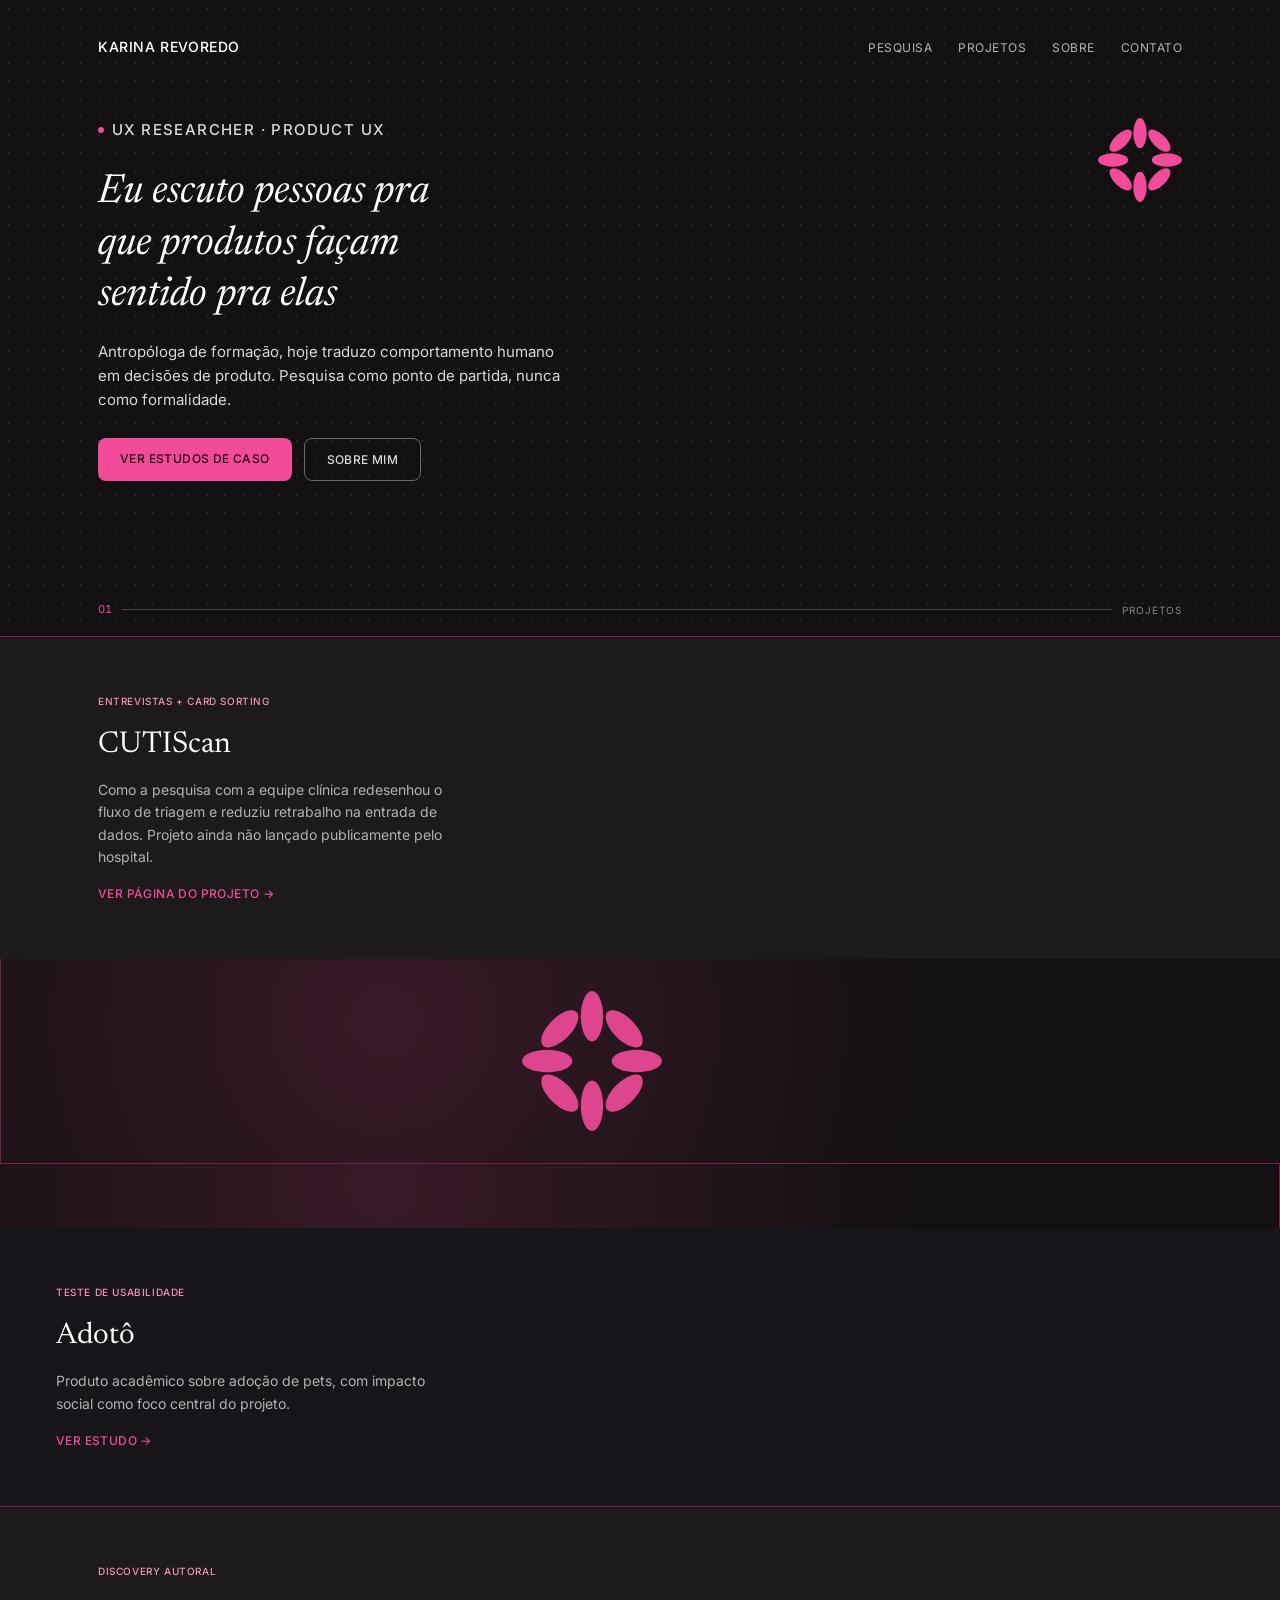
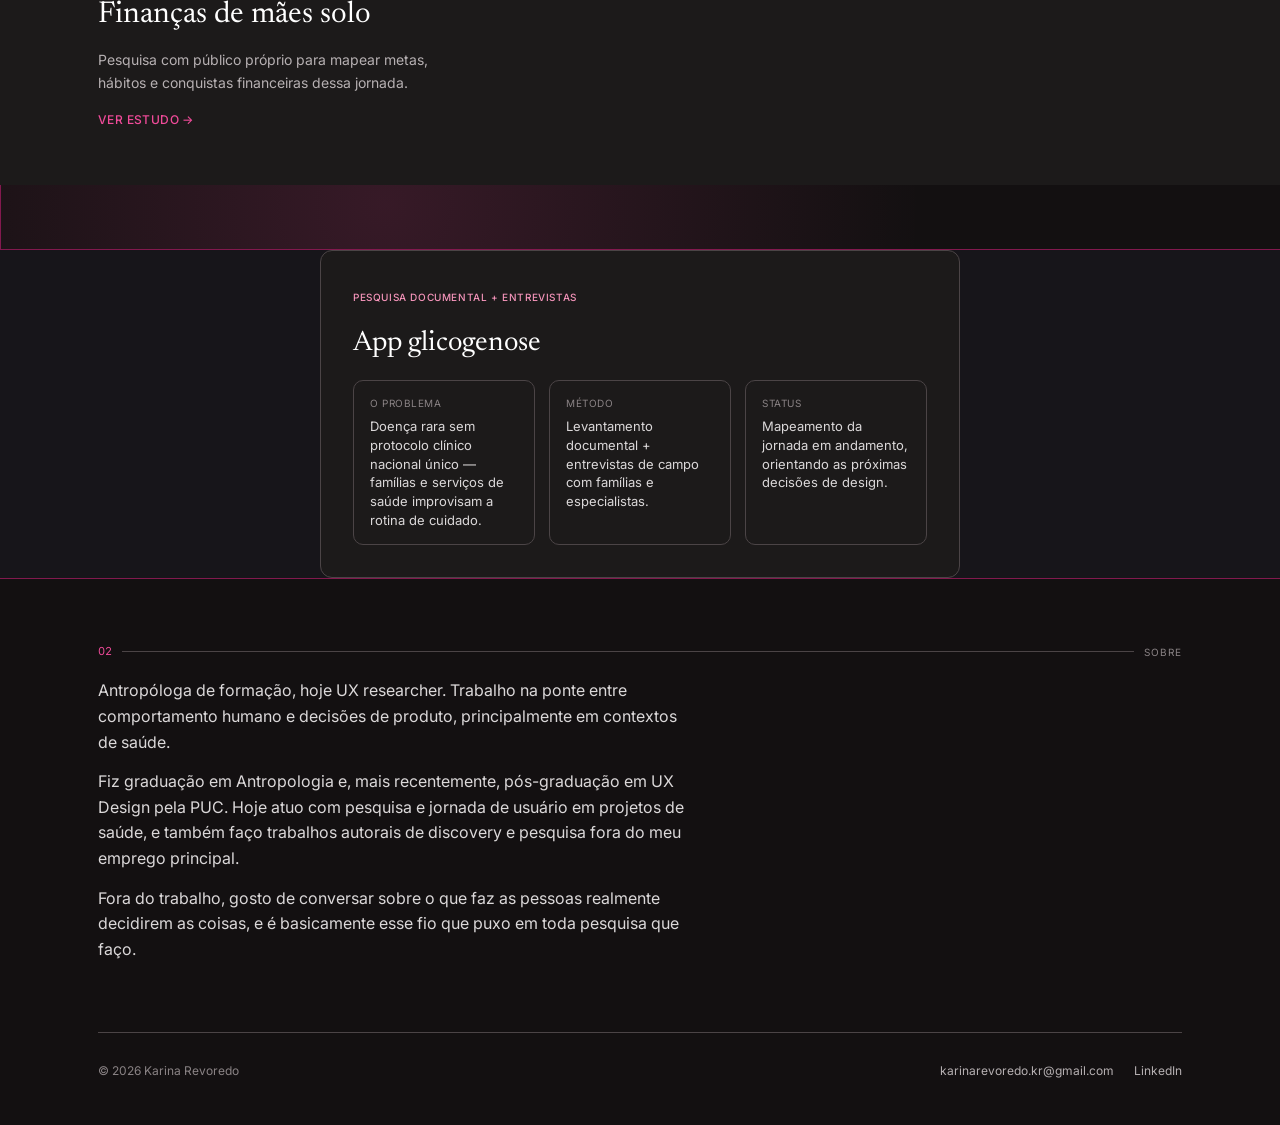
==== commit 95ae748b: "Add files via upload" ====
--- a/index.html
+++ b/index.html
@@ -328,7 +328,6 @@
     <div class="bleed case-block case-tint-b">
       <a href="case-study-adocao-pets.html" class="bleed-grid bleed-reverse featured-case">
         <div class="bleed-visual">
-          <img src="[data-uri]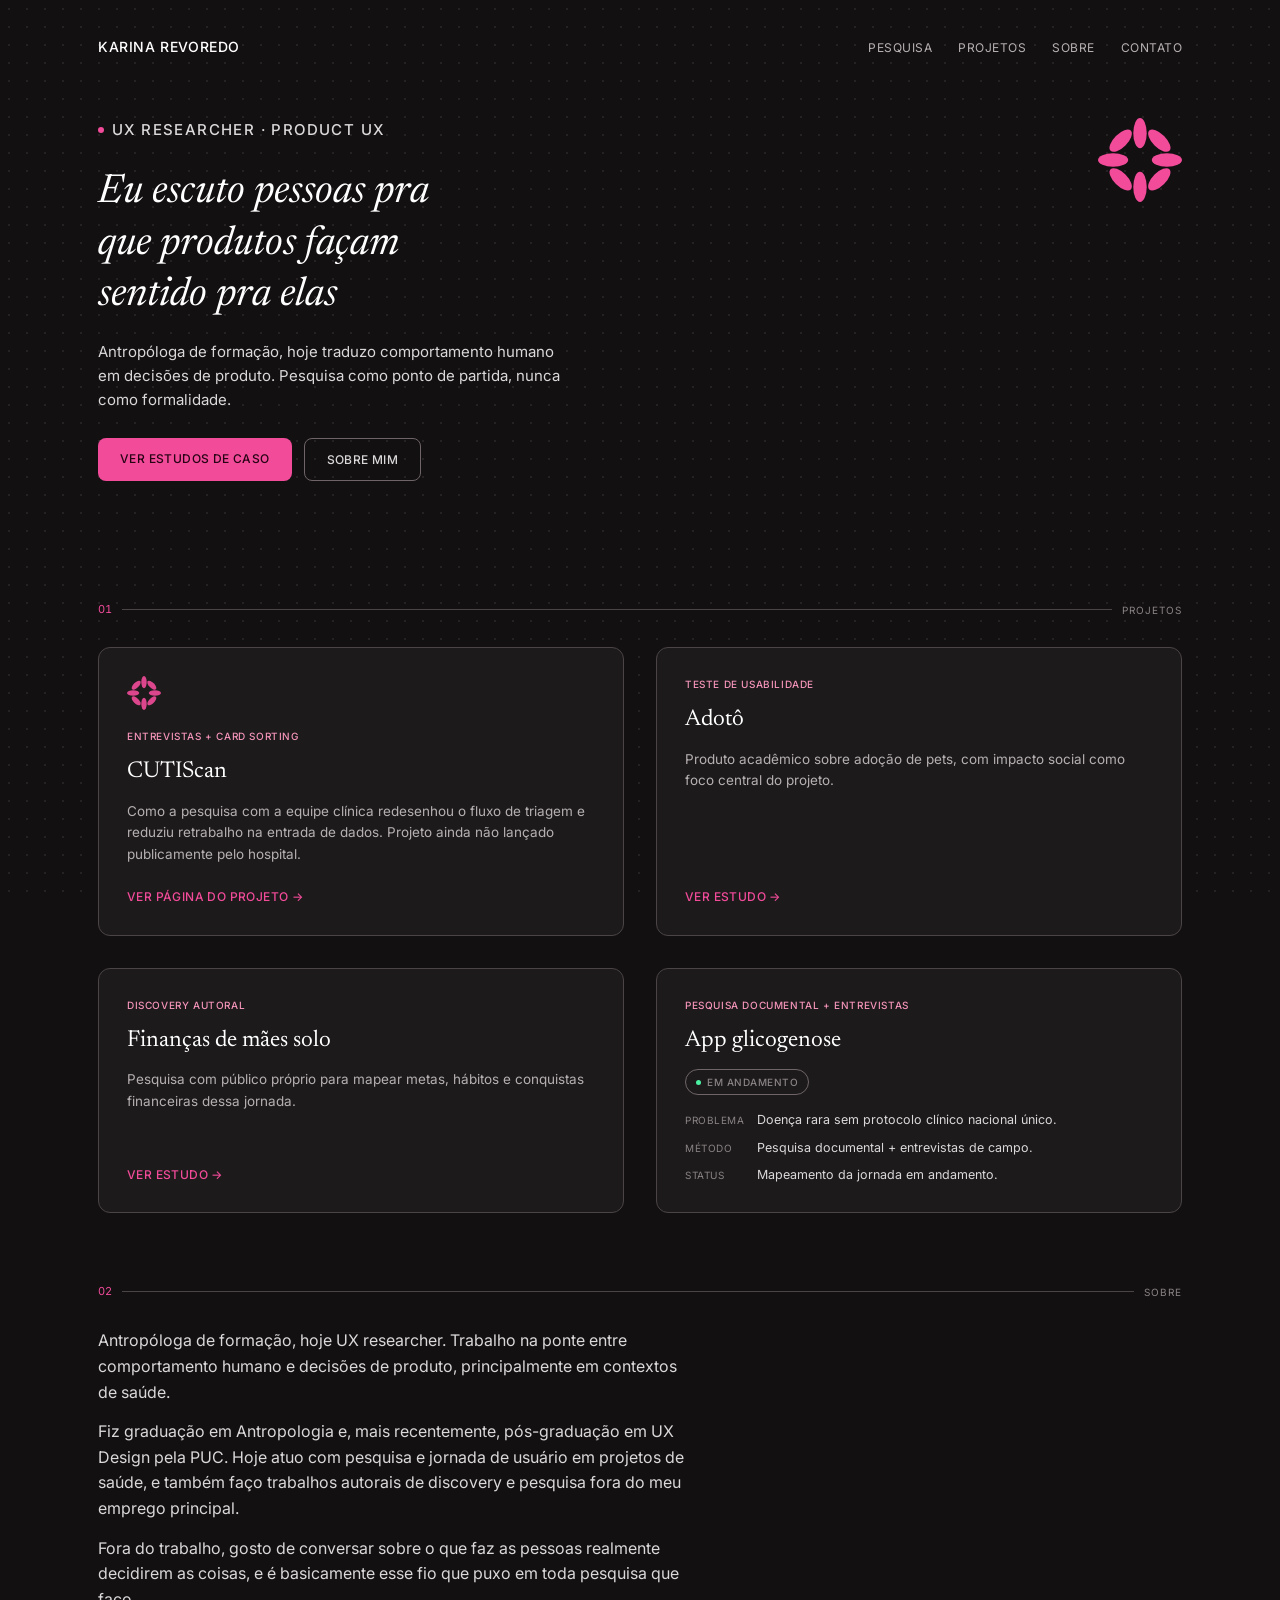
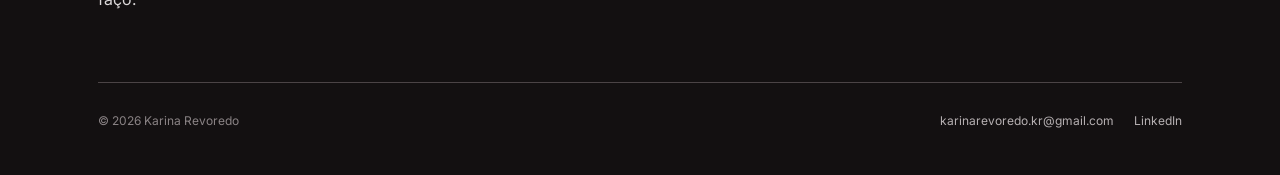
==== commit ab428c57: "Add files via upload" ====
--- a/index.html
+++ b/index.html
@@ -60,100 +60,7 @@
 
   @media (min-width: 900px) { :root { --wrap-max: 980px; --wrap-pad: 40px; } }
   @media (min-width: 1280px) { :root { --wrap-max: 1180px; --wrap-pad: 48px; } }
-
-  .bleed { width: 100vw; position: relative; left: 50%; transform: translateX(-50%); }
-  .bleed-grid { display: grid; grid-template-columns: 1fr; }
-  .bleed-text { padding: 36px var(--wrap-pad) 32px; }
-  .bleed-visual {
-    min-height: 240px;
-    padding: 28px var(--wrap-pad) 36px;
-    display: flex;
-    align-items: center;
-    justify-content: center;
-  }
-
-  @media (min-width: 700px) {
-    .bleed-grid { grid-template-columns: 1fr 1fr; align-items: stretch; }
-    .bleed-text {
-      padding: 56px 56px 56px calc((100vw - var(--wrap-max)) / 2 + var(--wrap-pad));
-      display: flex; flex-direction: column; justify-content: center;
-    }
-    .bleed-visual {
-      padding: 32px calc((100vw - var(--wrap-max)) / 2 + var(--wrap-pad)) 32px 0;
-      min-height: 0;
-    }
-    .bleed-reverse .bleed-text {
-      order: 2;
-      padding: 56px calc((100vw - var(--wrap-max)) / 2 + var(--wrap-pad)) 56px 56px;
-    }
-    .bleed-reverse .bleed-visual {
-      order: 1;
-      padding: 32px 0 32px calc((100vw - var(--wrap-max)) / 2 + var(--wrap-pad));
-    }
-    .bleed-reverse .bleed-visual { border-left: none; border-right: 1px solid var(--border-accent); }
-  }
-
-  /* imagens reais de tela: sempre inteiras, sem corte nem esticamento */
-  .bleed-visual img {
-    width: auto;
-    height: auto;
-    max-width: 100%;
-    max-height: 460px;
-    object-fit: contain;
-    display: block;
-    border-radius: 14px;
-  }
-
-  .bleed-text-only { padding: 44px var(--wrap-pad) 48px; }
-
-  .glico-card {
-    max-width: 640px;
-    margin: 0 auto;
-    background: var(--surface);
-    border: 1px solid var(--border);
-    border-radius: var(--radius-lg);
-    padding: 32px;
-  }
-
-  .glico-card h2 {
-    font-family: var(--font-editorial); font-weight: 400;
-    font-size: clamp(22px, 3vw, 28px); color: var(--text-primary); margin: 12px 0 14px;
-  }
-  .glico-card p { font-size: 14px; color: var(--text-secondary); margin: 0 0 22px; }
-  .glico-card .tag {
-    display: inline-block; font-size: 10px; font-weight: 500; letter-spacing: 0.6px;
-    text-transform: uppercase; color: var(--pink-soft);
-  }
-
-  .glico-facts {
-    display: grid;
-    grid-template-columns: repeat(3, 1fr);
-    gap: 14px;
-    margin-bottom: 0;
-  }
-  .glico-facts .fact {
-    border: 1px solid var(--border);
-    border-radius: var(--radius);
-    padding: 14px 16px;
-  }
-  .glico-facts .fact .label {
-    font-size: 10px; letter-spacing: 0.5px; text-transform: uppercase; color: var(--text-muted); margin-bottom: 6px;
-  }
-  .glico-facts .fact .value {
-    font-size: 13px; color: var(--text-body); line-height: 1.45;
-  }
-
-  @media (max-width: 640px) {
-    .glico-facts { grid-template-columns: 1fr; }
-    .glico-card { padding: 24px; }
-  }
-
-  .status-pill {
-    display: inline-flex; align-items: center; gap: 6px; font-size: 10px; font-weight: 500;
-    letter-spacing: 0.5px; text-transform: uppercase; color: var(--text-muted);
-    border: 1px solid var(--border-strong); border-radius: 20px; padding: 4px 10px; margin-top: 4px;
-  }
-  .status-pill .dot { width: 5px; height: 5px; border-radius: 50%; background: var(--green); }
+  @media (min-width: 1600px) { :root { --wrap-max: 1440px; --wrap-pad: 56px; } }
 
   .texture {
     position: fixed; inset: 0; z-index: -1; opacity: 0.35; pointer-events: none;
@@ -188,37 +95,98 @@
   .btn-secondary { background: transparent; color: var(--text-body); border: 1px solid var(--border-strong); transition: border-color 0.2s ease, transform 0.2s ease; }
   .btn-secondary:hover { border-color: var(--text-secondary); transform: translateY(-2px); }
 
-  .section-label { display: flex; align-items: center; gap: 10px; margin: 64px 0 18px; }
+  .section-label { display: flex; align-items: center; gap: 10px; margin: 64px 0 28px; }
   .section-label .index { font-size: 11px; color: var(--pink); font-variant-numeric: tabular-nums; }
   .section-label .rule { flex: 1; height: 1px; background: var(--border); }
   .section-label .name { font-size: 10px; letter-spacing: 1px; text-transform: uppercase; color: var(--text-muted); }
 
-  .case-block { border-top: 1px solid var(--border-accent); border-bottom: 1px solid var(--border-accent); margin-top: -1px; }
-  .case-tint-a { background: var(--surface-featured); }
-  .case-tint-b { background: #17151a; }
-
-  .featured-case { text-decoration: none; display: block; transition: background 0.2s ease; }
-  .featured-case:hover { background: rgba(255, 255, 255, 0.03); }
-  .featured-case .tag { display: inline-block; font-size: 10px; font-weight: 500; letter-spacing: 0.6px; text-transform: uppercase; color: var(--pink-soft); }
-  .featured-case h2 { font-family: var(--font-editorial); font-weight: 400; font-size: clamp(22px, 3vw, 30px); color: var(--text-primary); margin: 12px 0 10px; }
-  .featured-case p { font-size: 14px; color: var(--text-secondary); max-width: 42ch; margin: 0 0 16px; }
-
-  .visual-mark { width: 100%; max-width: 140px; opacity: 0.9; }
-
-  @media (min-width: 700px) {
-    .bleed-visual {
-      background: radial-gradient(circle at 30% 30%, rgba(241, 75, 154, 0.16), transparent 60%), var(--bg);
-      border-left: 1px solid var(--border-accent);
-    }
-    .bleed-reverse .bleed-visual { border-left: none; }
+  /* ===== Grid de projetos em cards ===== */
+  .projects-grid {
+    display: grid;
+    grid-template-columns: 1fr;
+    gap: 22px;
+    margin-bottom: 70px;
+  }
+
+  @media (min-width: 640px) {
+    .projects-grid { grid-template-columns: repeat(2, 1fr); }
+  }
+
+  @media (min-width: 1280px) {
+    .projects-grid { gap: 32px; }
+    .project-card { padding: 36px; }
+  }
+
+  .project-card {
+    background: var(--surface);
+    border: 1px solid var(--border);
+    border-radius: var(--radius-lg);
+    padding: 28px;
+    display: flex;
+    flex-direction: column;
+    text-decoration: none;
+    transition: border-color 0.2s ease, transform 0.2s ease, background 0.2s ease;
+  }
+  a.project-card:hover {
+    border-color: var(--border-accent);
+    transform: translateY(-3px);
+    background: rgba(255, 255, 255, 0.03);
+  }
+
+  .project-card .card-mark {
+    width: 34px; height: 34px; margin-bottom: 18px; opacity: 0.9;
+  }
+
+  .project-card .tag {
+    display: inline-block; font-size: 10px; font-weight: 500; letter-spacing: 0.6px;
+    text-transform: uppercase; color: var(--pink-soft); margin-bottom: 10px;
+  }
+
+  .project-card h2 {
+    font-family: var(--font-editorial); font-weight: 400;
+    font-size: clamp(19px, 2.4vw, 23px); color: var(--text-primary); margin: 0 0 10px;
+  }
+
+  .project-card p {
+    font-size: 13.5px; color: var(--text-secondary); margin: 0 0 22px; flex-grow: 1;
+  }
+
+  .project-card .link-arrow {
+    font-size: 12px; font-weight: 500; letter-spacing: 0.4px; text-transform: uppercase;
+    color: var(--pink); text-decoration: none; margin-top: auto;
+  }
+  a.project-card:hover .link-arrow { color: var(--pink-soft); }
+
+  .status-pill {
+    display: inline-flex; align-items: center; gap: 6px; font-size: 10px; font-weight: 500;
+    letter-spacing: 0.5px; text-transform: uppercase; color: var(--text-muted);
+    border: 1px solid var(--border-strong); border-radius: 20px; padding: 4px 10px; margin-bottom: 16px;
+    align-self: flex-start;
+  }
+  .status-pill .dot { width: 5px; height: 5px; border-radius: 50%; background: var(--green); }
+
+  .glico-facts {
+    display: flex;
+    flex-direction: column;
+    gap: 10px;
+    margin-top: auto;
+  }
+  .glico-facts .fact {
+    display: flex;
+    gap: 8px;
+    align-items: baseline;
+  }
+  .glico-facts .fact .label {
+    font-size: 10px; letter-spacing: 0.5px; text-transform: uppercase; color: var(--text-muted);
+    flex-shrink: 0; width: 64px;
+  }
+  .glico-facts .fact .value {
+    font-size: 12.5px; color: var(--text-body); line-height: 1.4;
   }
 
   .about-photo { width: 120px; height: 120px; border-radius: 50%; object-fit: cover; border: 1px solid var(--border-strong); margin-bottom: 20px; flex-shrink: 0; }
   .about-text p { max-width: 60ch; margin: 0 0 14px; }
   .about-text p:last-child { margin-bottom: 0; }
-
-  .link-arrow { font-size: 12px; font-weight: 500; letter-spacing: 0.4px; text-transform: uppercase; color: var(--pink); text-decoration: none; }
-  .link-arrow:hover { color: var(--pink-soft); }
 
   footer {
     margin-top: 70px; padding: 28px 0 44px; border-top: 1px solid var(--border);
@@ -296,19 +264,12 @@
         <span class="rule"></span>
         <span class="name">Projetos</span>
       </div>
-    </div>
-
-    <!-- CUTIScan: sem print público disponível, mantém a marca gráfica -->
-    <div class="bleed case-block case-tint-a" id="projetos">
-      <a href="https://hospitais.proadi-sus.org.br/projeto/hiae/uso-de-inteligencia-artificial-como-ferramenta-de-apoio-ao-diagnostico-de-doencas" target="_blank" rel="noopener" class="bleed-grid featured-case">
-        <div class="bleed-text">
-          <span class="tag">Entrevistas + card sorting</span>
-          <h2>CUTIScan</h2>
-          <p>Como a pesquisa com a equipe clínica redesenhou o fluxo de triagem e reduziu retrabalho na entrada de dados. Projeto ainda não lançado publicamente pelo hospital.</p>
-          <span class="link-arrow">Ver página do projeto →</span>
-        </div>
-        <div class="bleed-visual">
-          <svg class="visual-mark" viewBox="0 0 100 100" aria-hidden="true">
+
+      <div class="projects-grid" id="projetos">
+
+        <!-- CUTIScan -->
+        <a href="https://hospitais.proadi-sus.org.br/projeto/hiae/uso-de-inteligencia-artificial-como-ferramenta-de-apoio-ao-diagnostico-de-doencas" target="_blank" rel="noopener" class="project-card">
+          <svg class="card-mark" viewBox="0 0 100 100" aria-hidden="true">
             <g fill="#F14B9A">
               <ellipse cx="50" cy="18" rx="8" ry="18"></ellipse>
               <ellipse cx="50" cy="82" rx="8" ry="18"></ellipse>
@@ -320,57 +281,49 @@
               <ellipse cx="27" cy="73" rx="8" ry="17" transform="rotate(-45 27 73)"></ellipse>
             </g>
           </svg>
-        </div>
-      </a>
-    </div>
-
-    <!-- Adotô: print real da tela inicial do app -->
-    <div class="bleed case-block case-tint-b">
-      <a href="case-study-adocao-pets.html" class="bleed-grid bleed-reverse featured-case">
-        <div class="bleed-visual">
-        </div>
-        <div class="bleed-text">
+          <span class="tag">Entrevistas + card sorting</span>
+          <h2>CUTIScan</h2>
+          <p>Como a pesquisa com a equipe clínica redesenhou o fluxo de triagem e reduziu retrabalho na entrada de dados. Projeto ainda não lançado publicamente pelo hospital.</p>
+          <span class="link-arrow">Ver página do projeto →</span>
+        </a>
+
+        <!-- Adotô -->
+        <a href="case-study-adocao-pets.html" class="project-card">
           <span class="tag">Teste de usabilidade</span>
           <h2>Adotô</h2>
           <p>Produto acadêmico sobre adoção de pets, com impacto social como foco central do projeto.</p>
           <span class="link-arrow">Ver estudo →</span>
-        </div>
-      </a>
-    </div>
-
-    <!-- Finanças mães solo: print real da jornada de telas -->
-    <div class="bleed case-block case-tint-a">
-      <a href="case-study-financas-maes-solo.html" class="bleed-grid featured-case">
-        <div class="bleed-text">
+        </a>
+
+        <!-- Finanças mães solo -->
+        <a href="case-study-financas-maes-solo.html" class="project-card">
           <span class="tag">Discovery autoral</span>
           <h2>Finanças de mães solo</h2>
           <p>Pesquisa com público próprio para mapear metas, hábitos e conquistas financeiras dessa jornada.</p>
           <span class="link-arrow">Ver estudo →</span>
-        </div>
-        <div class="bleed-visual">
-        </div>
-      </a>
-    </div>
-
-    <!-- Glicogenose: em andamento, sem visual ainda -->
-    <div class="bleed case-block case-tint-b">
-      <div class="glico-card">
-        <span class="tag">Pesquisa documental + entrevistas</span>
-        <h2>App glicogenose</h2>
-        <div class="glico-facts">
-          <div class="fact">
-            <div class="label">O problema</div>
-            <div class="value">Doença rara sem protocolo clínico nacional único — famílias e serviços de saúde improvisam a rotina de cuidado.</div>
-          </div>
-          <div class="fact">
-            <div class="label">Método</div>
-            <div class="value">Levantamento documental + entrevistas de campo com famílias e especialistas.</div>
-          </div>
-          <div class="fact">
-            <div class="label">Status</div>
-            <div class="value">Mapeamento da jornada em andamento, orientando as próximas decisões de design.</div>
+        </a>
+
+        <!-- Glicogenose: em andamento, sem link -->
+        <div class="project-card project-card--glico">
+          <span class="tag">Pesquisa documental + entrevistas</span>
+          <h2>App glicogenose</h2>
+          <span class="status-pill"><span class="dot" aria-hidden="true"></span> Em andamento</span>
+          <div class="glico-facts">
+            <div class="fact">
+              <span class="label">Problema</span>
+              <span class="value">Doença rara sem protocolo clínico nacional único.</span>
+            </div>
+            <div class="fact">
+              <span class="label">Método</span>
+              <span class="value">Pesquisa documental + entrevistas de campo.</span>
+            </div>
+            <div class="fact">
+              <span class="label">Status</span>
+              <span class="value">Mapeamento da jornada em andamento.</span>
+            </div>
           </div>
         </div>
+
       </div>
     </div>
   </section>
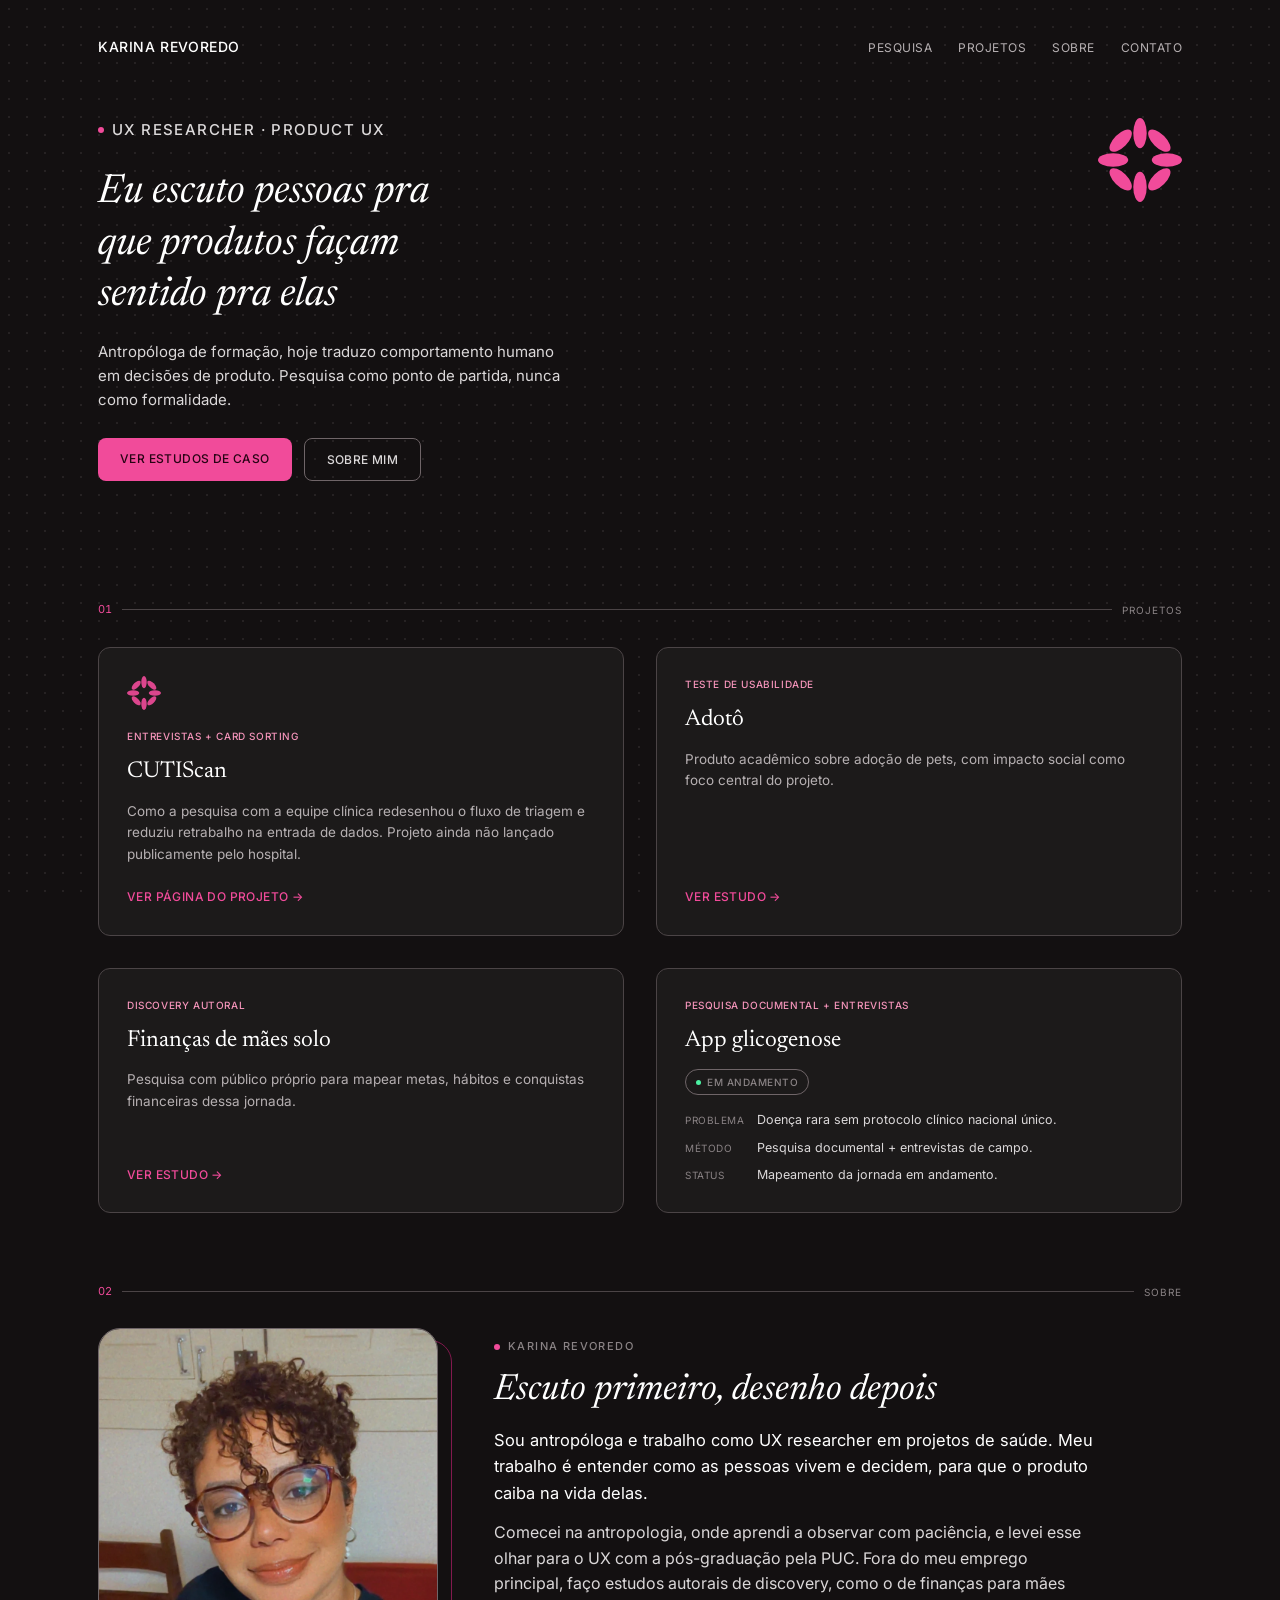
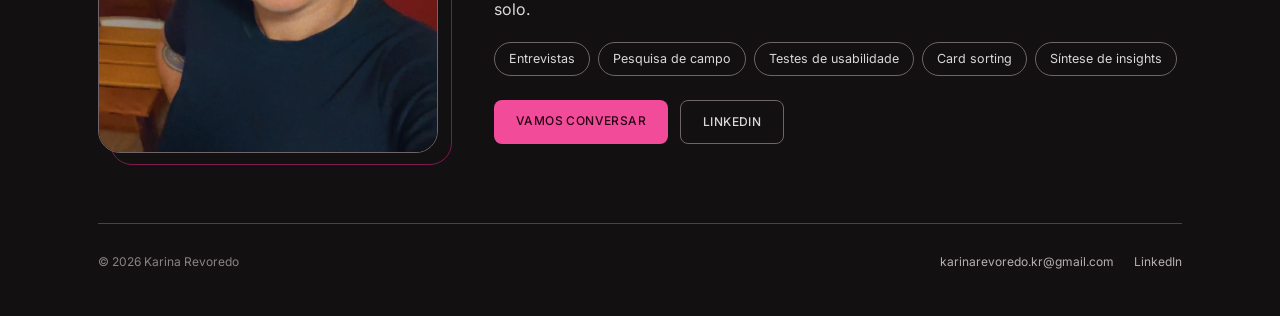
==== commit 08151f62: "Add files via upload" ====
--- a/index.html
+++ b/index.html
@@ -209,6 +209,26 @@
   }
 
   @media (prefers-reduced-motion: reduce) { * { transition: none !important; } }
+
+  /* ===== Sobre em destaque ===== */
+  .about-grid { display: grid; grid-template-columns: 1fr; gap: 36px; align-items: start; margin-bottom: 20px; }
+  .about-figure { margin: 0; position: relative; }
+  .about-figure img { display: block; width: 100%; max-width: 340px; height: auto; aspect-ratio: 4 / 5; object-fit: cover; border-radius: 22px; border: 1px solid var(--border-strong); }
+  .about-figure::after { content: ""; position: absolute; inset: 12px auto -12px 12px; width: 100%; max-width: 340px; border: 1px solid var(--border-accent); border-radius: 22px; z-index: -1; }
+  .about-title { font-family: var(--font-editorial); font-style: italic; font-weight: 400; font-size: clamp(26px, 3.4vw, 36px); line-height: 1.2; color: var(--text-primary); margin: 0 0 14px; }
+  .about-lead { font-size: 16.5px; color: var(--text-primary); max-width: 52ch; }
+  .about-body p { max-width: 60ch; margin: 0 0 14px; }
+  .about-facts { display: grid; grid-template-columns: 1fr; gap: 16px; margin: 26px 0; padding: 20px 0; border-top: 1px solid var(--border); border-bottom: 1px solid var(--border); }
+  .about-facts dt { font-size: 10px; letter-spacing: .8px; text-transform: uppercase; color: var(--text-muted); margin-bottom: 4px; }
+  .about-facts dd { margin: 0; font-size: 14px; color: var(--text-primary); }
+  .about-label { font-size: 10px; letter-spacing: .8px; text-transform: uppercase; color: var(--text-muted); margin: 0 0 10px !important; }
+  .chips { list-style: none; display: flex; flex-wrap: wrap; gap: 8px; margin: 20px 0 24px; padding: 0; }
+  .chips li { font-size: 12.5px; color: var(--text-body); border: 1px solid var(--border-strong); border-radius: 999px; padding: 6px 14px; }
+  .about-cta { margin-top: 6px; }
+  @media (min-width: 720px) { .about-facts { grid-template-columns: repeat(2, 1fr); gap: 28px; } }
+  @media (min-width: 900px) {
+    .about-grid { grid-template-columns: 340px 1fr; gap: 56px; align-items: center; }
+  }
 </style>
 </head>
 <body>
@@ -335,12 +355,30 @@
         <span class="rule"></span>
         <span class="name">Sobre</span>
       </div>
-      <div class="about-content">
-        <div class="about-text">
-          <p>Antropóloga de formação, hoje UX researcher. Trabalho na ponte entre comportamento humano e decisões de produto, principalmente em contextos de saúde.</p>
-          <p>Fiz graduação em Antropologia e, mais recentemente, pós-graduação em UX Design pela PUC. Hoje atuo com pesquisa e jornada de usuário em projetos de saúde, e também faço trabalhos autorais de discovery e pesquisa fora do meu emprego principal.</p>
-          <p>Fora do trabalho, gosto de conversar sobre o que faz as pessoas realmente decidirem as coisas, e é basicamente esse fio que puxo em toda pesquisa que faço.</p>
-        </div>
+
+      <div class="about-grid">
+        <figure class="about-figure">
+          <img src="karina-sobre.webp" width="900" height="1125" alt="Retrato de Karina Revoredo com um leve sorriso, óculos de armação tartaruga e cabelo cacheado curto" loading="lazy">
+        </figure>
+
+        <div class="about-body">
+          <p class="eyebrow"><span class="dot" aria-hidden="true"></span> Karina Revoredo</p>
+          <h2 class="about-title">Escuto primeiro, desenho depois</h2>
+          <p class="about-lead">Sou antropóloga e trabalho como UX researcher em projetos de saúde. Meu trabalho é entender como as pessoas vivem e decidem, para que o produto caiba na vida delas.</p>
+          <p>Comecei na antropologia, onde aprendi a observar com paciência, e levei esse olhar para o UX com a pós-graduação pela PUC. Fora do meu emprego principal, faço estudos autorais de discovery, como o de finanças para mães solo.</p>
+
+          <ul class="chips">
+            <li>Entrevistas</li>
+            <li>Pesquisa de campo</li>
+            <li>Testes de usabilidade</li>
+            <li>Card sorting</li>
+            <li>Síntese de insights</li>
+          </ul>
+
+          <div class="btn-row about-cta">
+            <a href="mailto:karinarevoredo.kr@gmail.com" class="btn btn-primary">Vamos conversar</a>
+            <a href="https://www.linkedin.com/in/karina-revoredo/" target="_blank" rel="noopener" class="btn btn-secondary">LinkedIn</a>
+          </div>
       </div>
     </section>
   </div>
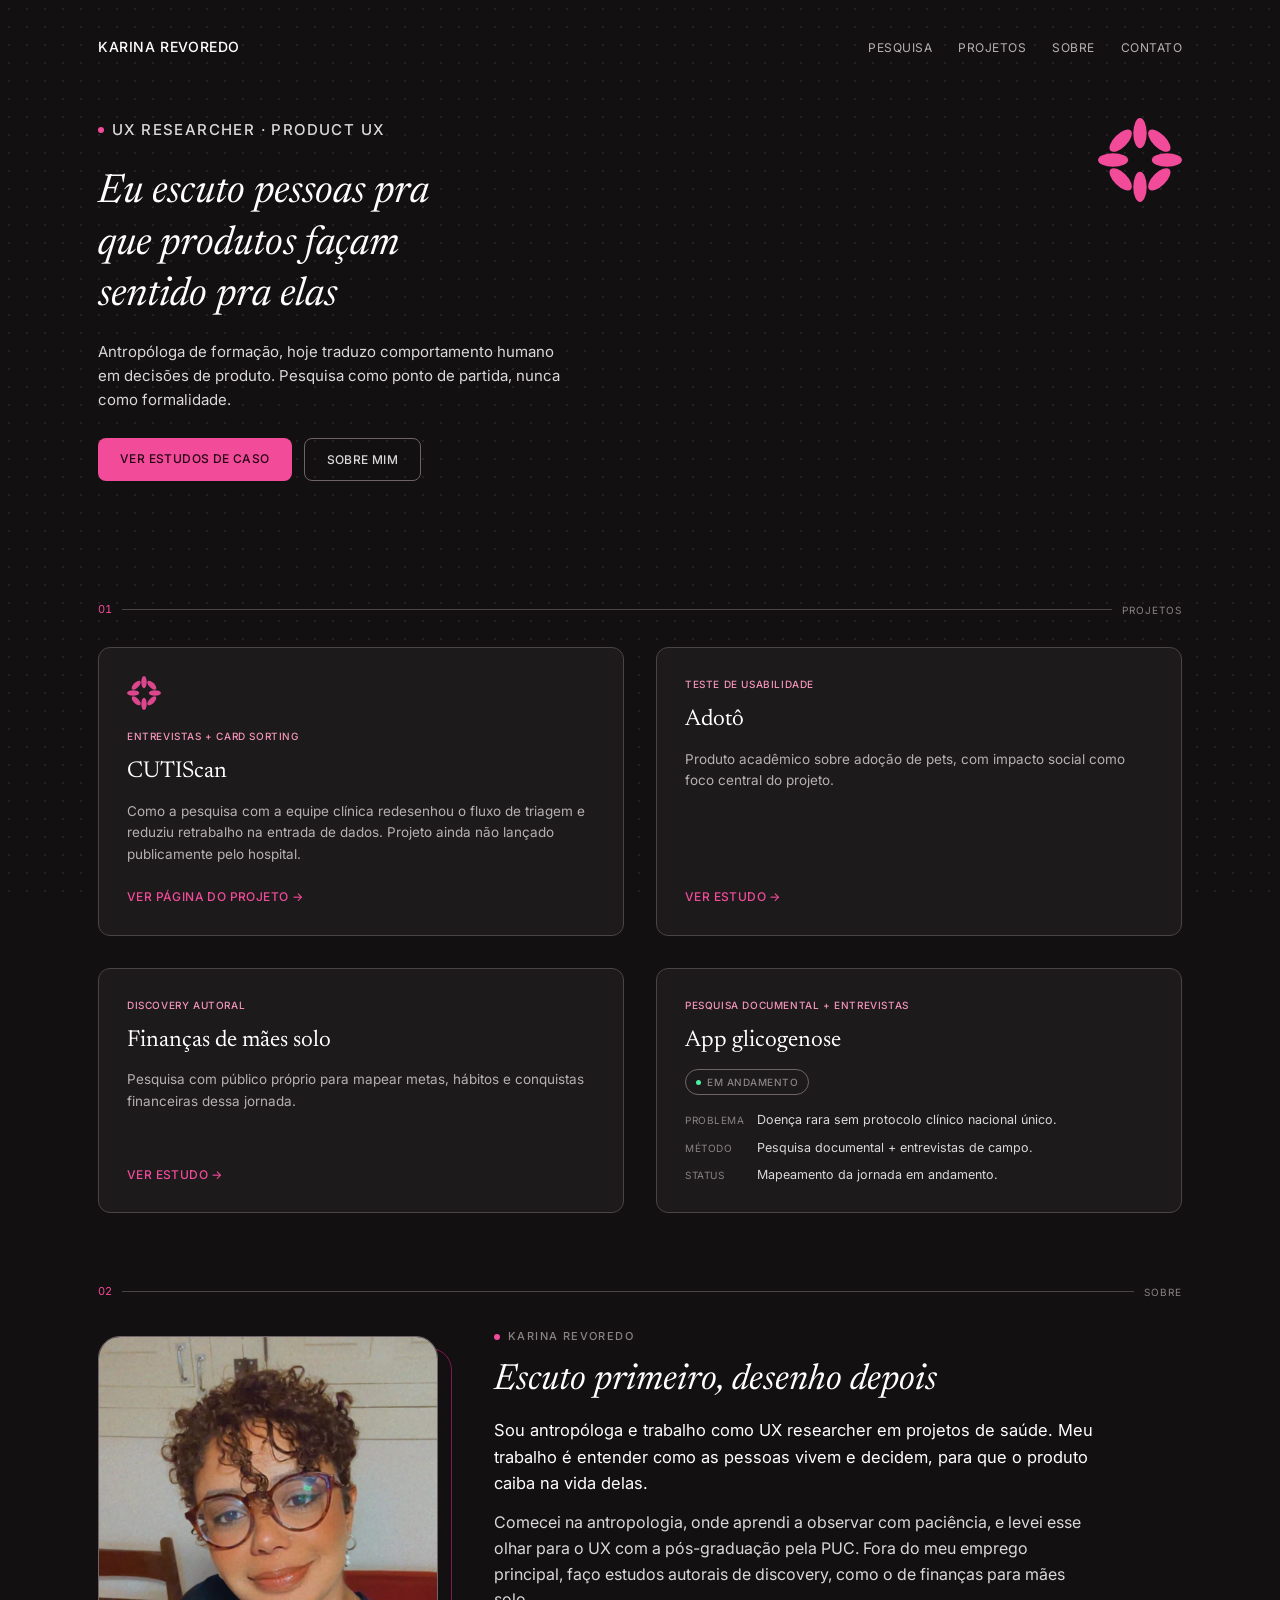
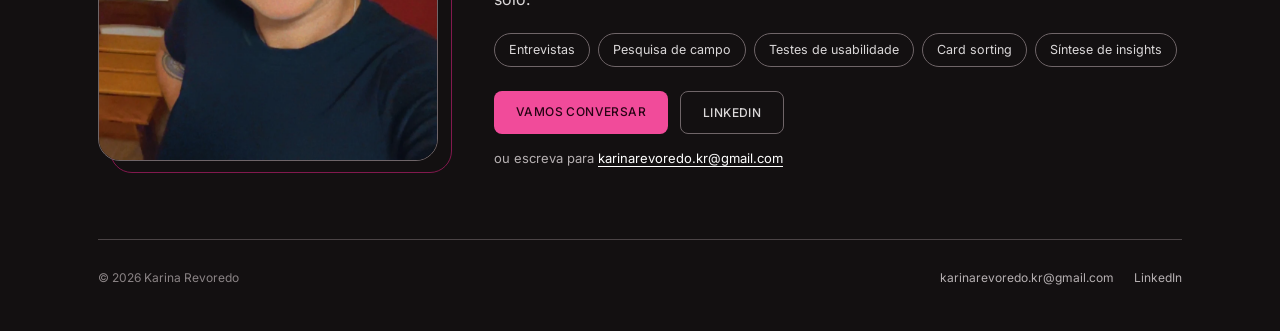
==== commit bffd1b43: "Add files via upload" ====
--- a/index.html
+++ b/index.html
@@ -225,6 +225,9 @@
   .chips { list-style: none; display: flex; flex-wrap: wrap; gap: 8px; margin: 20px 0 24px; padding: 0; }
   .chips li { font-size: 12.5px; color: var(--text-body); border: 1px solid var(--border-strong); border-radius: 999px; padding: 6px 14px; }
   .about-cta { margin-top: 6px; }
+  .about-mail { font-size: 13px; color: var(--text-secondary); margin: 14px 0 0 !important; }
+  .about-mail a { color: var(--text-primary); text-underline-offset: 3px; }
+  .about-mail a:hover { color: var(--pink-soft); }
   @media (min-width: 720px) { .about-facts { grid-template-columns: repeat(2, 1fr); gap: 28px; } }
   @media (min-width: 900px) {
     .about-grid { grid-template-columns: 340px 1fr; gap: 56px; align-items: center; }
@@ -379,6 +382,7 @@
             <a href="mailto:karinarevoredo.kr@gmail.com" class="btn btn-primary">Vamos conversar</a>
             <a href="https://www.linkedin.com/in/karina-revoredo/" target="_blank" rel="noopener" class="btn btn-secondary">LinkedIn</a>
           </div>
+          <p class="about-mail">ou escreva para <a href="mailto:karinarevoredo.kr@gmail.com">karinarevoredo.kr@gmail.com</a></p>
       </div>
     </section>
   </div>
